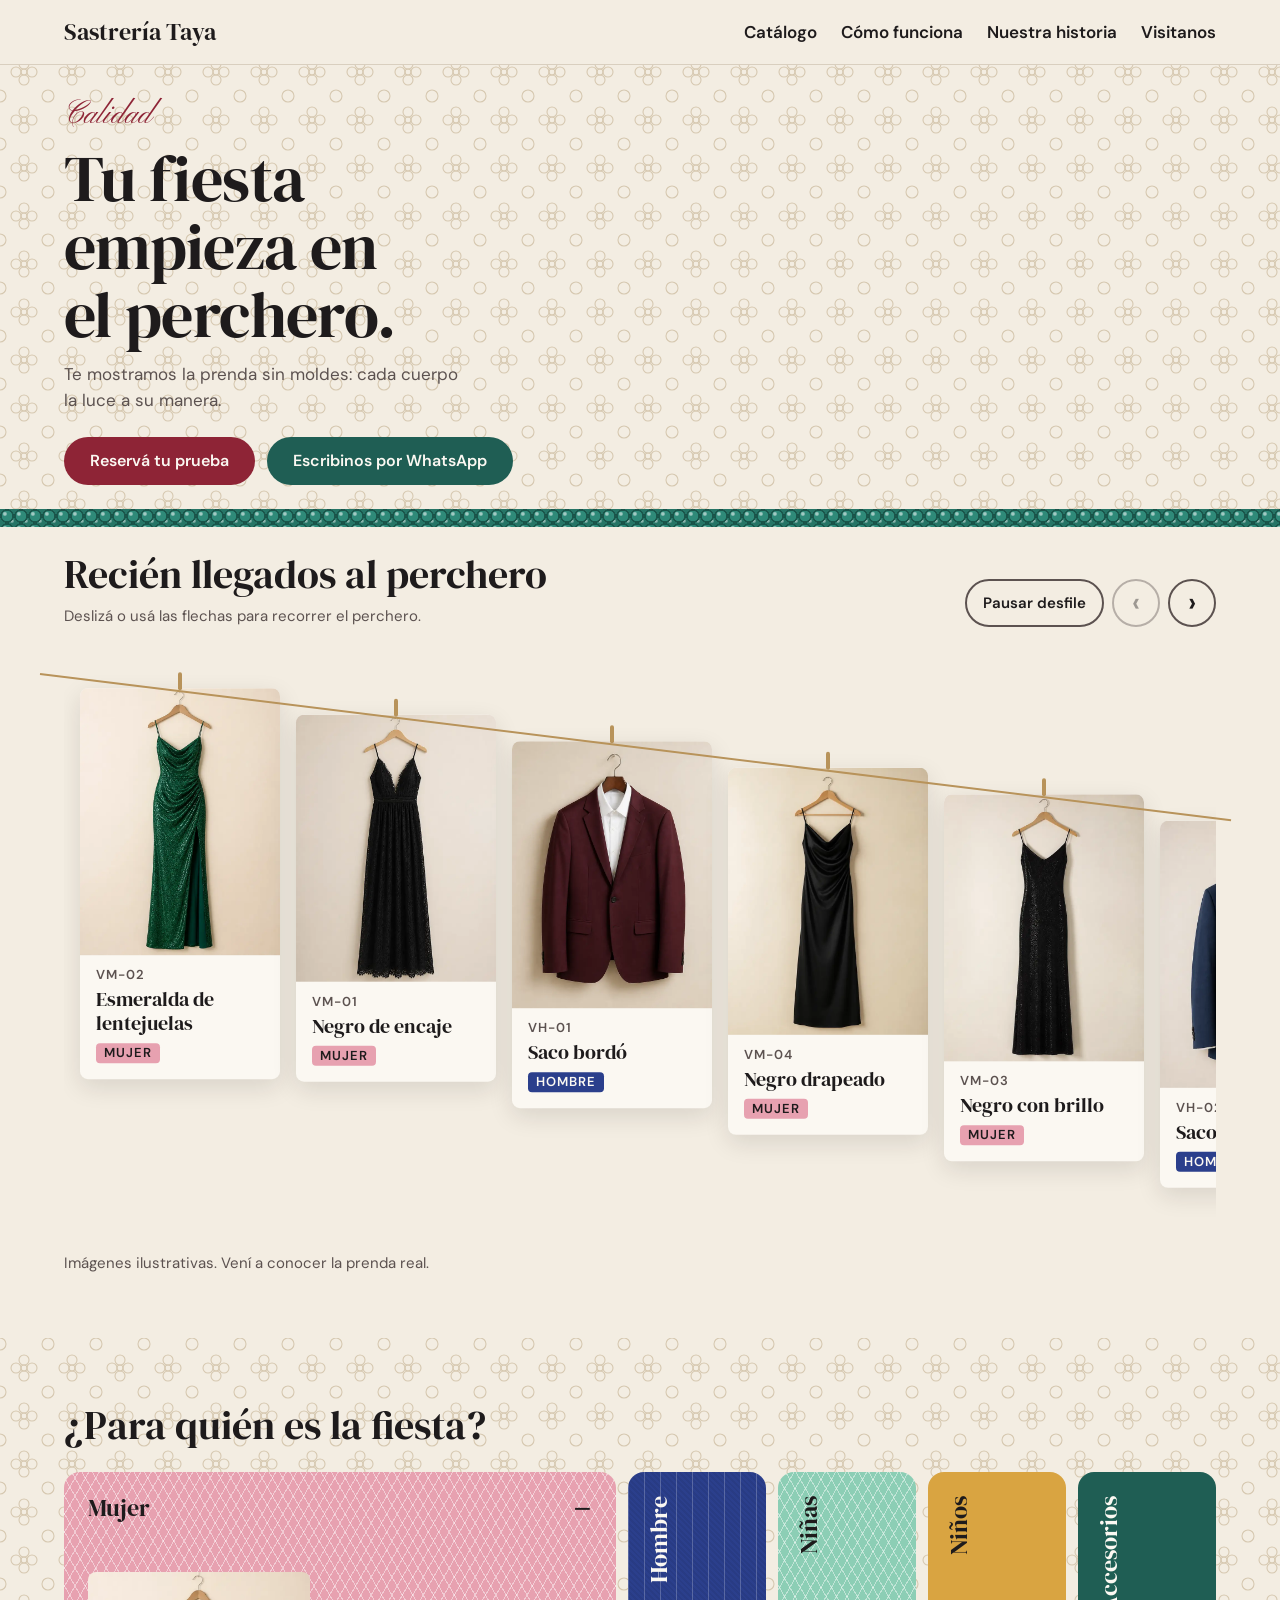
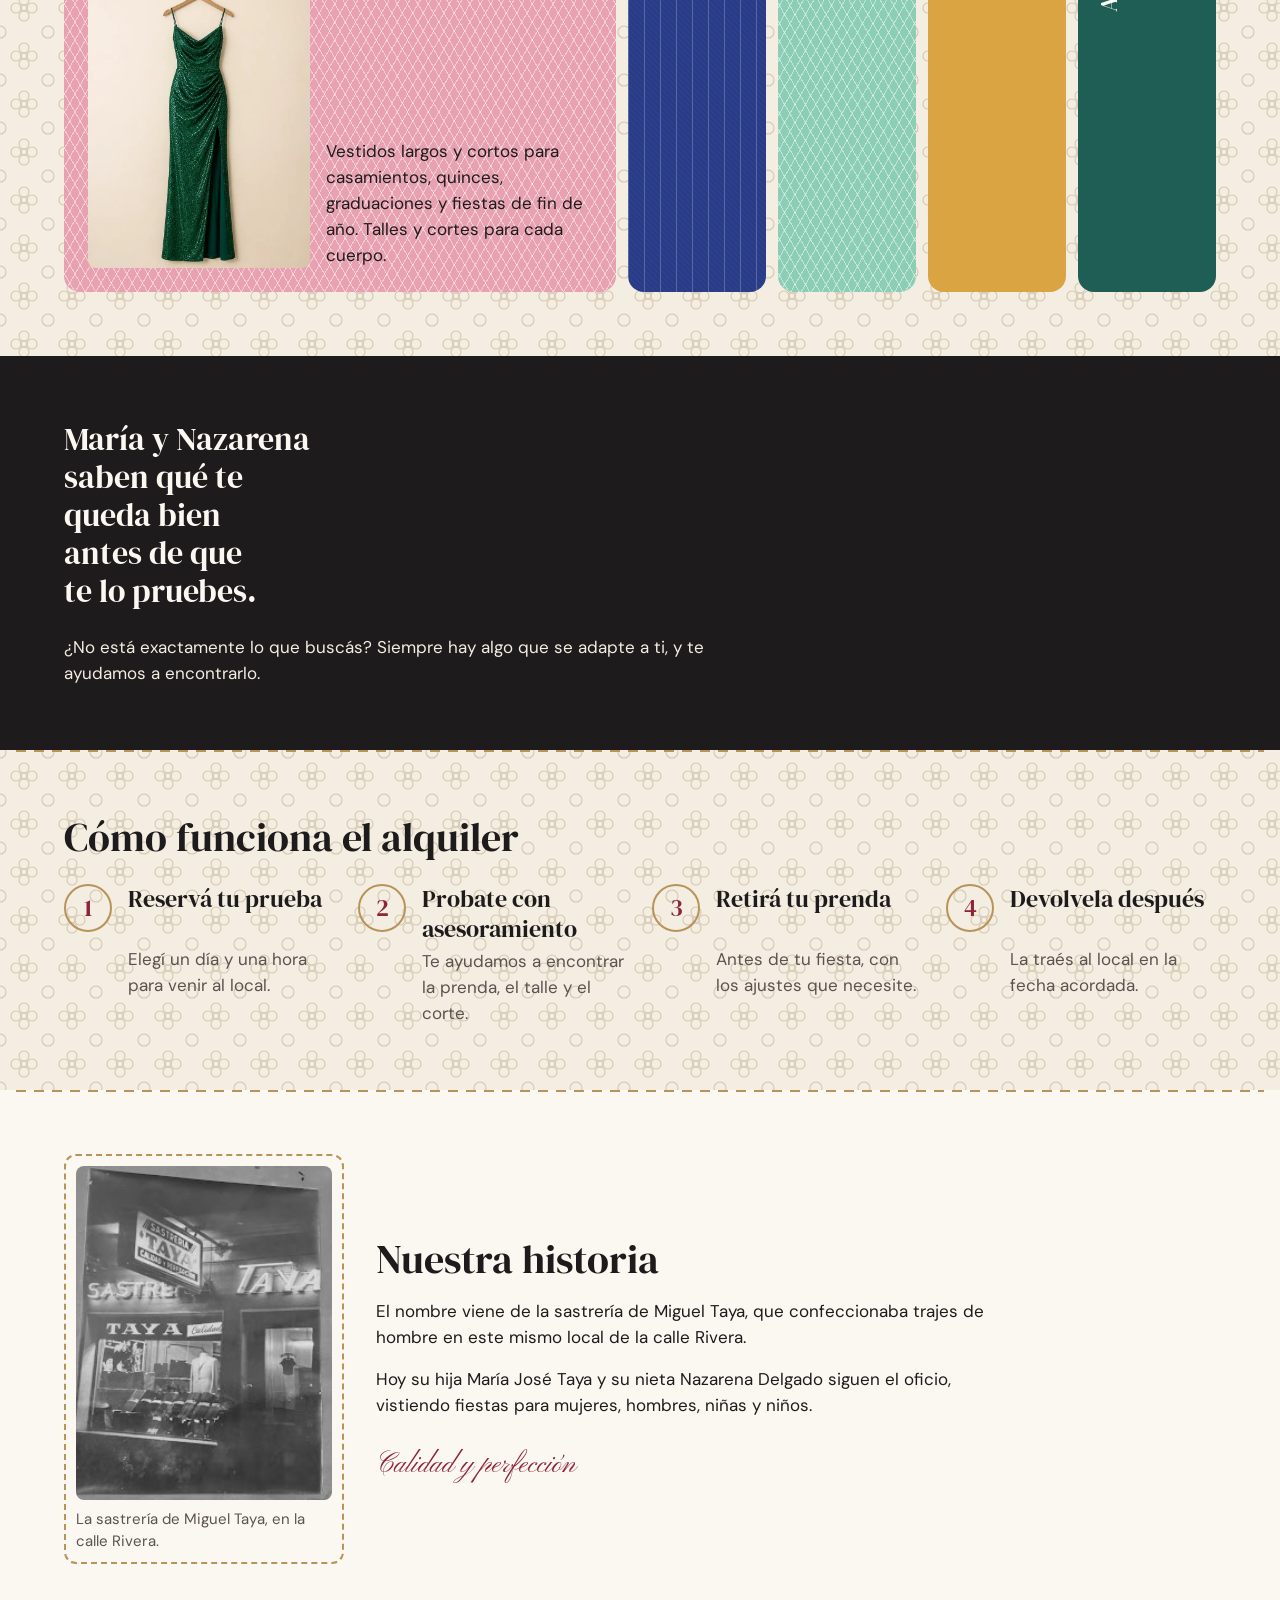
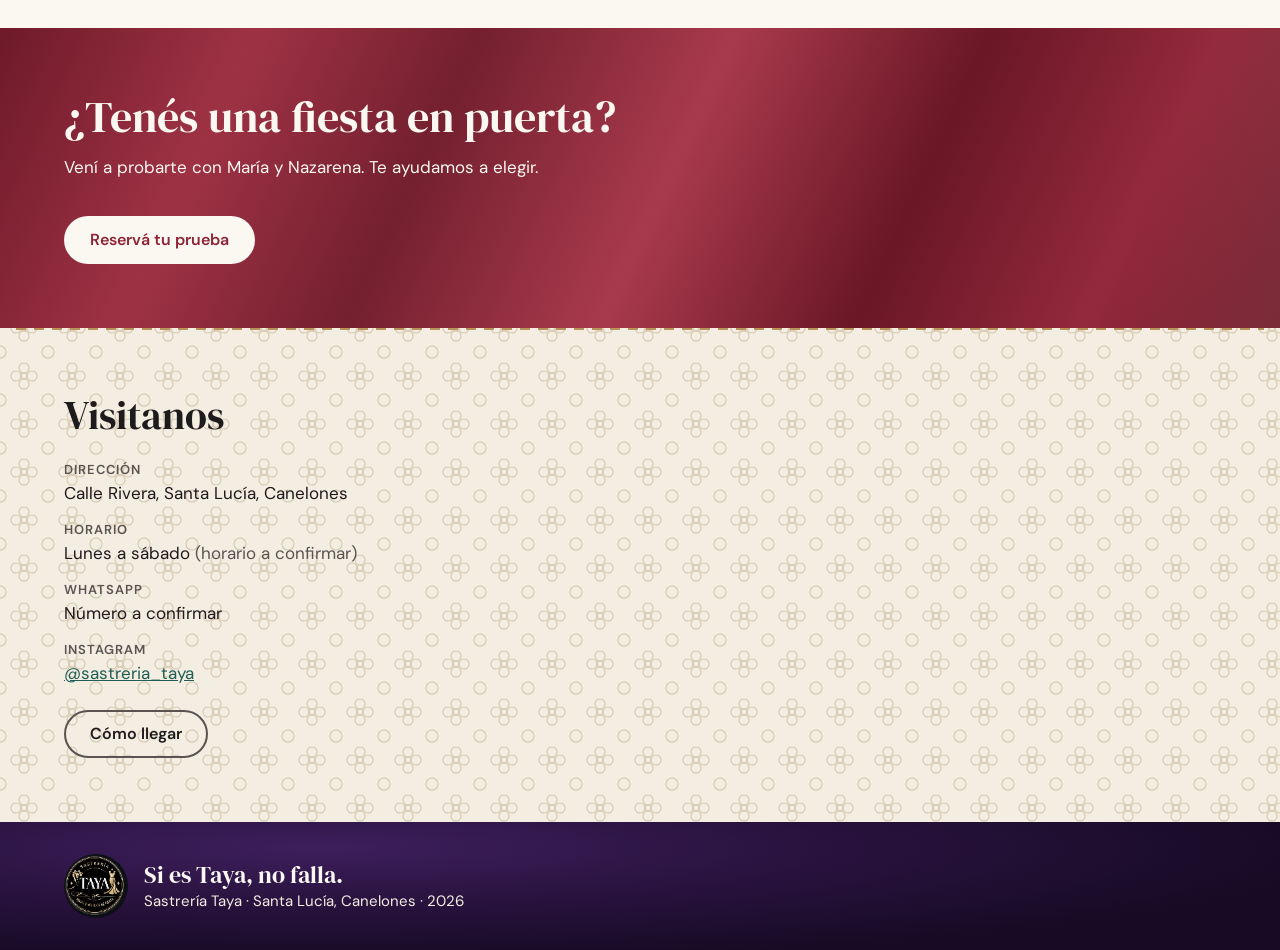
==== index.html @ 83e20d0d "Portada del sitio Sastreria Taya" ====
<!doctype html>
<html lang="es">
<head>
<meta charset="utf-8">
<meta name="viewport" content="width=device-width, initial-scale=1, viewport-fit=cover">
<title>Sastrería Taya</title>
<meta name="claude:viewport-fit-sides" content="cover">
<meta name="description" content="Alquiler de vestidos, trajes y accesorios de fiesta en Santa Lucía, Canelones. Reservá tu prueba con María y Nazarena.">
<link rel="preconnect" href="https://fonts.googleapis.com">
<link rel="preconnect" href="https://fonts.gstatic.com" crossorigin>
<link rel="stylesheet" href="https://fonts.googleapis.com/css2?family=DM+Sans:wght@400;600&family=DM+Serif+Display&family=Pinyon+Script&display=swap">
<link rel="stylesheet" href="css/styles.css">
</head>
<body>

<header class="cabecera">
  <div class="envoltura cabecera__fila">
    <a class="marca" href="#inicio">Sastrería Taya</a>
    <button class="menu-boton" id="menu-boton" type="button" aria-expanded="false" aria-controls="menu">Menú</button>
    <nav class="menu" id="menu" aria-label="Principal">
      <ul>
        <li><a href="#catalogo">Catálogo</a></li>
        <li><a href="#como-funciona">Cómo funciona</a></li>
        <li><a href="#historia">Nuestra historia</a></li>
        <li><a href="#visitanos">Visitanos</a></li>
      </ul>
    </nav>
  </div>
</header>

<main id="inicio">

  <!-- Portada -->
  <section class="portada">
    <div class="envoltura portada__contenido">
      <p class="acento" aria-hidden="true">Calidad</p>
      <h1 class="portada__titulo">Tu fiesta empieza en el perchero.</h1>
      <p class="portada__bajada">Te mostramos la prenda sin moldes: cada cuerpo la luce a su manera.</p>
      <div class="acciones">
        <!-- Etapa 2: este enlace pasará a la página de reservas de Google Calendar -->
        <a class="btn btn--principal" href="#visitanos">Reservá tu prueba</a>
        <a class="btn btn--whatsapp" href="#visitanos" data-whatsapp>Escribinos por WhatsApp</a>
      </div>
    </div>
  </section>

  <!-- Tendedero: fila deslizable en celular, perchas en diagonal en escritorio -->
  <section class="tendedero" aria-labelledby="tendedero-titulo">
    <div class="envoltura">
      <div class="tendedero__cabeza">
        <div>
          <h2 class="seccion__titulo" id="tendedero-titulo">Recién llegados al perchero</h2>
          <p class="seccion__bajada">Deslizá o usá las flechas para recorrer el perchero.</p>
        </div>
        <div class="carrusel__controles">
          <button class="carrusel__boton" id="desfile-boton" type="button" aria-pressed="false">Pausar desfile</button>
          <button class="carrusel__boton carrusel__boton--flecha" id="anterior" type="button" aria-label="Prenda anterior" aria-controls="tendedero">‹</button>
          <button class="carrusel__boton carrusel__boton--flecha" id="siguiente" type="button" aria-label="Prenda siguiente" aria-controls="tendedero">›</button>
        </div>
      </div>
    </div>
    <div class="envoltura envoltura--pista carrusel" id="carrusel">
      <span class="carrusel__cuerda" aria-hidden="true"></span>
      <ul class="tendedero__pista" id="tendedero" aria-label="Prendas recién llegadas">
        <li style="--i:0"><a class="tarjeta" href="#visitanos">
          <img class="tarjeta__foto" src="img/catalogo/VM-02.webp" width="720" height="964" alt="Vestido largo verde esmeralda de lentejuelas con tajo, en percha">
          <span class="tarjeta__cuerpo"><span class="tarjeta__codigo">VM-02</span><span class="tarjeta__nombre">Esmeralda de lentejuelas</span><span class="etiqueta etiqueta--mujer">Mujer</span></span>
        </a></li>
        <li style="--i:1"><a class="tarjeta" href="#visitanos">
          <img class="tarjeta__foto" src="img/catalogo/VM-01.webp" width="720" height="964" alt="Vestido largo negro de encaje con tirantes, en percha" loading="lazy">
          <span class="tarjeta__cuerpo"><span class="tarjeta__codigo">VM-01</span><span class="tarjeta__nombre">Negro de encaje</span><span class="etiqueta etiqueta--mujer">Mujer</span></span>
        </a></li>
        <li style="--i:2"><a class="tarjeta" href="#visitanos">
          <img class="tarjeta__foto" src="img/catalogo/VH-01.webp" width="720" height="964" alt="Saco de traje bordó con camisa blanca, en percha" loading="lazy">
          <span class="tarjeta__cuerpo"><span class="tarjeta__codigo">VH-01</span><span class="tarjeta__nombre">Saco bordó</span><span class="etiqueta etiqueta--hombre">Hombre</span></span>
        </a></li>
        <li style="--i:3"><a class="tarjeta" href="#visitanos">
          <img class="tarjeta__foto" src="img/catalogo/VM-04.webp" width="720" height="964" alt="Vestido largo negro de escote drapeado, en percha" loading="lazy">
          <span class="tarjeta__cuerpo"><span class="tarjeta__codigo">VM-04</span><span class="tarjeta__nombre">Negro drapeado</span><span class="etiqueta etiqueta--mujer">Mujer</span></span>
        </a></li>
        <li style="--i:4"><a class="tarjeta" href="#visitanos">
          <img class="tarjeta__foto" src="img/catalogo/VM-03.webp" width="720" height="964" alt="Vestido largo negro con brillo y tirantes finos, en percha" loading="lazy">
          <span class="tarjeta__cuerpo"><span class="tarjeta__codigo">VM-03</span><span class="tarjeta__nombre">Negro con brillo</span><span class="etiqueta etiqueta--mujer">Mujer</span></span>
        </a></li>
        <li style="--i:5"><a class="tarjeta" href="#visitanos">
          <img class="tarjeta__foto" src="img/catalogo/VH-02.webp" width="720" height="964" alt="Saco de traje azul con camisa blanca, en percha" loading="lazy">
          <span class="tarjeta__cuerpo"><span class="tarjeta__codigo">VH-02</span><span class="tarjeta__nombre">Saco azul</span><span class="etiqueta etiqueta--hombre">Hombre</span></span>
        </a></li>
        <li style="--i:6"><a class="tarjeta" href="#visitanos">
          <img class="tarjeta__foto" src="img/catalogo/VM-05.webp" width="720" height="964" alt="Vestido largo negro con cuello halter, en percha" loading="lazy">
          <span class="tarjeta__cuerpo"><span class="tarjeta__codigo">VM-05</span><span class="tarjeta__nombre">Negro halter</span><span class="etiqueta etiqueta--mujer">Mujer</span></span>
        </a></li>
      </ul>
    </div>
    <div class="envoltura">
      <p class="aviso">Imágenes ilustrativas. Vení a conocer la prenda real.</p>
    </div>
  </section>

  <!-- Acordeón de categorías -->
  <section class="categorias" id="catalogo" aria-labelledby="categorias-titulo">
    <div class="envoltura">
      <h2 class="seccion__titulo" id="categorias-titulo">¿Para quién es la fiesta?</h2>
      <div class="acordeon" id="acordeon">
        <div class="acordeon__item acordeon__item--mujer abierto">
          <button class="acordeon__franja" type="button" aria-expanded="true" aria-controls="panel-mujer" id="franja-mujer">Mujer</button>
          <div class="acordeon__panel" id="panel-mujer" role="region" aria-labelledby="franja-mujer">
            <img src="img/catalogo/VM-02.webp" width="720" height="964" alt="" loading="lazy">
            <p>Vestidos largos y cortos para casamientos, quinces, graduaciones y fiestas de fin de año. Talles y cortes para cada cuerpo.</p>
          </div>
        </div>
        <div class="acordeon__item acordeon__item--hombre">
          <button class="acordeon__franja" type="button" aria-expanded="false" aria-controls="panel-hombre" id="franja-hombre">Hombre</button>
          <div class="acordeon__panel" id="panel-hombre" role="region" aria-labelledby="franja-hombre" hidden>
            <img src="img/catalogo/VH-01.webp" width="720" height="964" alt="" loading="lazy">
            <p>Trajes, sacos, camisas, corbatas y moños, para adolescentes y para sus papás.</p>
          </div>
        </div>
        <div class="acordeon__item acordeon__item--ninas">
          <button class="acordeon__franja" type="button" aria-expanded="false" aria-controls="panel-ninas" id="franja-ninas">Niñas</button>
          <div class="acordeon__panel" id="panel-ninas" role="region" aria-labelledby="franja-ninas" hidden>
            <p>Vestidos de damita y de fiesta para las más chicas. Fotos próximamente.</p>
          </div>
        </div>
        <div class="acordeon__item acordeon__item--ninos">
          <button class="acordeon__franja" type="button" aria-expanded="false" aria-controls="panel-ninos" id="franja-ninos">Niños</button>
          <div class="acordeon__panel" id="panel-ninos" role="region" aria-labelledby="franja-ninos" hidden>
            <p>Trajecitos y ropa de paje para ceremonias. Fotos próximamente.</p>
          </div>
        </div>
        <div class="acordeon__item acordeon__item--accesorios">
          <button class="acordeon__franja" type="button" aria-expanded="false" aria-controls="panel-accesorios" id="franja-accesorios">Accesorios</button>
          <div class="acordeon__panel" id="panel-accesorios" role="region" aria-labelledby="franja-accesorios" hidden>
            <p>Zapatos, carteras, bijouterie, corbatas y moños para completar el conjunto. Fotos próximamente.</p>
          </div>
        </div>
      </div>
    </div>
  </section>

  <!-- Asesoramiento -->
  <section class="asesoramiento">
    <div class="envoltura">
      <blockquote class="asesoramiento__cita">
        <p>María y Nazarena saben qué te queda bien antes de que te lo pruebes.</p>
      </blockquote>
      <p class="asesoramiento__texto">¿No está exactamente lo que buscás? Siempre hay algo que se adapte a ti, y te ayudamos a encontrarlo.</p>
    </div>
  </section>

  <!-- Cómo funciona: es una secuencia real, por eso va numerada -->
  <section class="como-funciona" id="como-funciona" aria-labelledby="como-titulo">
    <div class="envoltura">
      <h2 class="seccion__titulo" id="como-titulo">Cómo funciona el alquiler</h2>
      <ol class="pasos">
        <li><h3>Reservá tu prueba</h3><p>Elegí un día y una hora para venir al local.</p></li>
        <li><h3>Probate con asesoramiento</h3><p>Te ayudamos a encontrar la prenda, el talle y el corte.</p></li>
        <li><h3>Retirá tu prenda</h3><p>Antes de tu fiesta, con los ajustes que necesite.</p></li>
        <li><h3>Devolvela después</h3><p>La traés al local en la fecha acordada.</p></li>
      </ol>
    </div>
  </section>

  <!-- Historia -->
  <section class="historia" id="historia" aria-labelledby="historia-titulo">
    <div class="envoltura historia__grilla">
      <figure class="historia__foto">
        <img src="img/historia/sastreria-original.jpg" width="230" height="300" alt="Fachada de la primera Sastrería Taya, con el cartel Calidad y perfección" loading="lazy">
        <figcaption>La sastrería de Miguel Taya, en la calle Rivera.</figcaption>
      </figure>
      <div class="historia__texto">
        <h2 class="seccion__titulo" id="historia-titulo">Nuestra historia</h2>
        <p>El nombre viene de la sastrería de Miguel Taya, que confeccionaba trajes de hombre en este mismo local de la calle Rivera.</p>
        <p>Hoy su hija María José Taya y su nieta Nazarena Delgado siguen el oficio, vistiendo fiestas para mujeres, hombres, niñas y niños.</p>
        <p class="acento acento--chico">Calidad y perfección</p>
      </div>
    </div>
  </section>

  <!-- Llamado a reservar, sobre satén bordó -->
  <section class="llamado" aria-labelledby="llamado-titulo">
    <div class="envoltura llamado__contenido">
      <h2 class="llamado__titulo" id="llamado-titulo">¿Tenés una fiesta en puerta?</h2>
      <p>Vení a probarte con María y Nazarena. Te ayudamos a elegir.</p>
      <div class="acciones">
        <a class="btn btn--claro" href="#visitanos">Reservá tu prueba</a>
      </div>
    </div>
  </section>

  <!-- Visitanos -->
  <section class="visitanos" id="visitanos" aria-labelledby="visitanos-titulo">
    <div class="envoltura">
      <h2 class="seccion__titulo" id="visitanos-titulo">Visitanos</h2>
      <dl class="datos">
        <div><dt>Dirección</dt><dd>Calle Rivera, Santa Lucía, Canelones</dd></div>
        <div><dt>Horario</dt><dd>Lunes a sábado <span class="pendiente">(horario a confirmar)</span></dd></div>
        <div><dt>WhatsApp</dt><dd><span data-whatsapp-texto>Número a confirmar</span></dd></div>
        <div><dt>Instagram</dt><dd><a href="https://www.instagram.com/sastreria_taya/" target="_blank" rel="noopener">@sastreria_taya</a></dd></div>
      </dl>
      <div class="acciones">
        <a class="btn btn--secundario" href="https://www.google.com/maps/search/?api=1&amp;query=Calle+Rivera+Santa+Luc%C3%ADa+Canelones+Uruguay" target="_blank" rel="noopener">Cómo llegar</a>
      </div>
    </div>
  </section>

</main>

<footer class="pie">
  <div class="envoltura pie__fila">
    <img class="pie__logo" src="img/marca/logo-taya.png" width="98" height="98" alt="Logo de Sastrería Taya">
    <div>
      <p class="pie__lema">Si es Taya, no falla.</p>
      <p class="pie__nota">Sastrería Taya · Santa Lucía, Canelones · <span id="anio">2026</span></p>
    </div>
  </div>
</footer>

<script src="js/main.js"></script>
</body>
</html>
---- css/styles.css ----
/* Sastrería Taya — estilos del sitio
   Diseño: primero celular. Reglas para pantallas mayores desde 600px y 1024px.
   Los valores vienen del sistema de diseño "Sastrería Taya" (paleta El perchero de Taya). */

:root {
  /* Color */
  --crema: #f3ede2;
  --crema-claro: #fbf8f2;
  --tinta: #1e1b1c;
  --tinta-suave: #5c5250;
  --linea: #d9cfbf;
  --bordo: #8e2436;
  --bordo-oscuro: #6e1a29;
  --esmeralda: #1f5e54;
  --azul: #2b3f8c;
  --menta: #8cceb5;
  --rosa: #e7a1b0;
  --mostaza: #d9a441;
  --dorado: #b8935a;
  --foco: var(--tinta);
  --sombra-percha: 0 8px 24px rgba(30, 27, 28, 0.12);

  /* Tipografía */
  --font-display: "DM Serif Display", Georgia, "Times New Roman", serif;
  --font-sans: "DM Sans", system-ui, -apple-system, "Segoe UI", sans-serif;
  --font-acento: "Pinyon Script", "Brush Script MT", cursive;

  /* Espaciado y forma */
  --space-1: 4px; --space-2: 8px; --space-3: 12px; --space-4: 16px;
  --space-6: 24px; --space-8: 32px; --space-12: 48px; --space-16: 64px;
  --radius-sm: 4px; --radius-md: 8px; --radius-lg: 16px; --radius-pill: 999px;
  --toque-minimo: 48px;
  --ancho-lectura: 640px;
  --ancho-pagina: 1200px;

  color-scheme: light;
}

/* Base */
*, *::before, *::after { box-sizing: border-box; }
html { scroll-behavior: smooth; }
body {
  margin: 0;
  background: var(--crema);
  color: var(--tinta);
  font-family: var(--font-sans);
  font-size: 17px;
  line-height: 26px;
}
img { max-width: 100%; height: auto; display: block; }
h1, h2, h3 { text-wrap: balance; margin: 0; font-weight: 400; }
p { margin: 0; }
a { color: var(--esmeralda); }
:focus-visible { outline: 2px solid var(--foco); outline-offset: 2px; }

.envoltura {
  width: 100%;
  max-width: var(--ancho-pagina);
  margin-inline: auto;
  padding-left: max(16px, env(safe-area-inset-left, 0px));
  padding-right: max(16px, env(safe-area-inset-right, 0px));
}

section { padding-block: var(--space-12); }
.seccion__titulo { font-family: var(--font-display); font-size: 32px; line-height: 38px; color: var(--tinta); }
.seccion__bajada { margin-top: var(--space-2); font-size: 15px; line-height: 22px; color: var(--tinta-suave); }
.acento { font-family: var(--font-acento); font-size: 32px; line-height: 36px; color: var(--bordo); }
.acento--chico { font-size: 28px; line-height: 32px; margin-top: var(--space-4); }

/* Botones */
.acciones { display: flex; flex-wrap: wrap; gap: var(--space-3); margin-top: var(--space-6); }
.btn {
  display: inline-flex; align-items: center; justify-content: center;
  min-height: var(--toque-minimo);
  padding: var(--space-3) var(--space-6);
  border-radius: var(--radius-pill);
  border: 2px solid transparent;
  font-family: var(--font-sans); font-size: 16px; line-height: 20px; font-weight: 600;
  text-decoration: none;
}
.btn--principal { background: var(--bordo); color: var(--crema-claro); }
.btn--principal:hover { background: var(--bordo-oscuro); }
.btn--whatsapp { background: var(--esmeralda); color: var(--crema-claro); }
.btn--secundario { color: var(--tinta); border-color: var(--tinta-suave); }
.btn--secundario:hover { background: var(--crema-claro); }

/* Etiquetas */
.etiqueta {
  display: inline-block; justify-self: start;
  padding: 2px var(--space-2);
  border-radius: var(--radius-sm);
  font-size: 13px; line-height: 16px; font-weight: 600; letter-spacing: 0.08em; text-transform: uppercase;
  color: var(--tinta);
}
.etiqueta--mujer { background: var(--rosa); }
.etiqueta--hombre { background: var(--azul); color: var(--crema-claro); }

/* Cabecera */
.cabecera {
  position: sticky; top: env(safe-area-inset-top, 0px); z-index: 20;
  background: var(--crema);
  border-bottom: 1px solid var(--linea);
}
body::before {
  content: ""; position: fixed; inset: 0 0 auto; height: env(safe-area-inset-top, 0px);
  z-index: 21; background: var(--crema);
}
.cabecera__fila { display: flex; align-items: center; justify-content: space-between; gap: var(--space-4); min-height: 64px; flex-wrap: wrap; }
.marca { font-family: var(--font-display); font-size: 24px; line-height: 30px; color: var(--tinta); text-decoration: none; }
.menu-boton {
  min-height: var(--toque-minimo); padding: 0 var(--space-4);
  border: 2px solid var(--tinta-suave); border-radius: var(--radius-pill);
  background: transparent; color: var(--tinta);
  font: 600 16px/20px var(--font-sans); cursor: pointer;
}
.menu { width: 100%; }
.menu[hidden] { display: none; }
.menu ul { list-style: none; margin: 0; padding: 0 0 var(--space-4); display: grid; }
.menu a {
  display: flex; align-items: center; min-height: var(--toque-minimo);
  color: var(--tinta); text-decoration: none; font-weight: 600;
  border-top: 1px solid var(--linea);
}

/* Portada */
.portada { padding-block: var(--space-8) var(--space-6); }
.portada__contenido { display: grid; gap: var(--space-3); }
.portada__titulo { font-family: var(--font-display); font-size: 40px; line-height: 44px; letter-spacing: -0.01em; max-width: 14ch; }
.portada__bajada { max-width: 34ch; color: var(--tinta-suave); }
.portada .acciones { margin-top: var(--space-3); }

/* Tendedero: carrusel. La cuerda queda fija; las prendas se deslizan colgadas de ella.
   En escritorio la cuerda va en diagonal y main.js baja cada percha según su posición. */
.tendedero { padding-top: var(--space-6); }
.tendedero__cabeza { display: flex; flex-wrap: wrap; align-items: flex-end; justify-content: space-between; gap: var(--space-4); }
.carrusel__controles { display: flex; gap: var(--space-2); }
.carrusel__boton {
  min-height: var(--toque-minimo); min-width: var(--toque-minimo); padding: 0 var(--space-4);
  border: 2px solid var(--tinta-suave); border-radius: var(--radius-pill);
  background: transparent; color: var(--tinta);
  font: 600 15px/20px var(--font-sans); cursor: pointer;
}
.carrusel__boton--flecha { padding: 0; font-size: 28px; line-height: 1; }
.carrusel__boton:hover:not(:disabled) { background: var(--crema-claro); }
.carrusel__boton:disabled { opacity: 0.4; cursor: default; }
.carrusel__boton[hidden] { display: none; }

.envoltura--pista { padding-left: 0; padding-right: 0; }
.carrusel { position: relative; --angulo: 0deg; }
.carrusel__cuerda {
  position: absolute; left: 0; top: 30px; z-index: 1; pointer-events: none;
  width: 100%; height: 2px; background: var(--dorado);
  transform-origin: 0 50%; transform: rotate(var(--angulo));
}
.tendedero__pista {
  list-style: none; margin: var(--space-4) 0 0; padding: 0;
  padding-left: max(16px, env(safe-area-inset-left, 0px));
  padding-right: max(16px, env(safe-area-inset-right, 0px));
  padding-top: 28px; padding-bottom: var(--space-6);
  display: flex; gap: var(--space-4);
  overflow-x: auto; scroll-snap-type: x mandatory; scroll-padding-inline: 16px;
  scrollbar-width: none; cursor: grab;
}
.tendedero__pista::-webkit-scrollbar { display: none; }
.tendedero__pista.arrastrando { scroll-snap-type: none; cursor: grabbing; user-select: none; }
.tendedero__pista.arrastrando a { pointer-events: none; }
.tendedero__pista li {
  flex: 0 0 62%; max-width: 230px;
  scroll-snap-align: center;
  position: relative;
  translate: 0 var(--caida, 0px);
  transform-origin: 50% -14px;
  rotate: calc(var(--balanceo, 0) * 1deg);
  transition: rotate 300ms ease-out;
}
.tarjeta img { -webkit-user-drag: none; }
/* gancho de la percha */
.tendedero__pista li::before {
  content: ""; position: absolute; left: 50%; top: -16px;
  width: 4px; height: 18px; margin-left: -2px;
  background: var(--dorado); border-radius: 2px;
}
.tarjeta {
  display: grid; text-decoration: none; color: var(--tinta);
  background: var(--crema-claro); border-radius: var(--radius-md);
  box-shadow: var(--sombra-percha); overflow: hidden;
}
.tarjeta__foto { width: 100%; aspect-ratio: 3 / 4; object-fit: cover; background: var(--crema); }
.tarjeta__cuerpo { display: grid; gap: var(--space-1); padding: var(--space-3) var(--space-4) var(--space-4); }
.tarjeta__codigo { font-size: 13px; line-height: 16px; font-weight: 600; letter-spacing: 0.08em; color: var(--tinta-suave); }
.tarjeta__nombre { font-family: var(--font-display); font-size: 20px; line-height: 24px; margin-bottom: var(--space-1); }
.aviso { font-size: 15px; line-height: 22px; color: var(--tinta-suave); }

/* Acordeón de categorías */
.acordeon { display: grid; gap: var(--space-3); margin-top: var(--space-6); }
.acordeon__item { border-radius: var(--radius-lg); overflow: hidden; background: var(--color-cat); color: var(--tinta-cat, var(--tinta)); }
.acordeon__item--mujer { --color-cat: var(--rosa); }
.acordeon__item--hombre { --color-cat: var(--azul); --tinta-cat: var(--crema-claro); }
.acordeon__item--ninas { --color-cat: var(--menta); }
.acordeon__item--ninos { --color-cat: var(--mostaza); }
.acordeon__item--accesorios { --color-cat: var(--esmeralda); --tinta-cat: var(--crema-claro); }
.acordeon__franja {
  width: 100%; min-height: 64px; padding: var(--space-3) var(--space-6);
  display: flex; align-items: center; justify-content: space-between;
  background: transparent; border: 0; color: inherit; cursor: pointer; text-align: left;
  font-family: var(--font-display); font-size: 24px; line-height: 30px;
}
.acordeon__franja::after { content: "+"; font-family: var(--font-sans); font-size: 28px; }
.acordeon__franja[aria-expanded="true"]::after { content: "–"; }
.acordeon__panel { display: grid; grid-template-columns: 96px 1fr; gap: var(--space-4); align-items: center; padding: 0 var(--space-6) var(--space-6); }
.acordeon__panel:not(:has(img)) { grid-template-columns: 1fr; }
.acordeon__panel[hidden] { display: none; }
.acordeon__panel img { border-radius: var(--radius-md); aspect-ratio: 3 / 4; object-fit: cover; }
.acordeon__panel p { min-width: 0; }

/* Asesoramiento */
.asesoramiento { background: var(--tinta); color: var(--crema-claro); }
.asesoramiento__cita { margin: 0; max-width: 22ch; }
.asesoramiento__cita p { font-family: var(--font-display); font-size: 32px; line-height: 38px; text-wrap: balance; }
.asesoramiento__texto { margin-top: var(--space-6); max-width: var(--ancho-lectura); color: var(--crema); }

/* Cómo funciona */
.pasos { list-style: none; counter-reset: paso; margin: var(--space-6) 0 0; padding: 0; display: grid; gap: var(--space-6); }
.pasos li { counter-increment: paso; display: grid; grid-template-columns: 48px 1fr; column-gap: var(--space-4); row-gap: var(--space-1); }
.pasos li::before {
  content: counter(paso); grid-row: span 2;
  width: 48px; height: 48px; border-radius: 50%;
  display: grid; place-items: center;
  border: 2px solid var(--dorado);
  font-family: var(--font-display); font-size: 24px; color: var(--bordo);
}
.pasos h3 { font-family: var(--font-display); font-size: 24px; line-height: 30px; }
.pasos p { color: var(--tinta-suave); }

/* Historia */
.historia { background: var(--crema-claro); }
.historia__grilla { display: grid; gap: var(--space-8); }
.historia__foto { margin: 0; justify-self: start; max-width: 280px; }
.historia__foto img { width: 100%; border-radius: var(--radius-md); filter: grayscale(1); }
.historia__foto figcaption { margin-top: var(--space-2); font-size: 15px; line-height: 22px; color: var(--tinta-suave); }
.historia__texto { display: grid; gap: var(--space-4); max-width: var(--ancho-lectura); min-width: 0; }

/* Visitanos */
.datos { margin: var(--space-6) 0 0; display: grid; gap: var(--space-4); }
.datos div { display: grid; gap: 2px; }
.datos dt { font-size: 13px; line-height: 16px; font-weight: 600; letter-spacing: 0.08em; text-transform: uppercase; color: var(--tinta-suave); }
.datos dd { margin: 0; }
.pendiente { color: var(--tinta-suave); }

/* Pie */
.pie { background: var(--tinta); color: var(--crema); padding-block: var(--space-8); padding-bottom: calc(var(--space-8) + env(safe-area-inset-bottom, 0px)); }
.pie__fila { display: flex; align-items: center; gap: var(--space-4); }
.pie__logo { width: 64px; height: 64px; border-radius: 50%; }
.pie__lema { font-family: var(--font-display); font-size: 24px; line-height: 30px; color: var(--crema-claro); }
.pie__nota { font-size: 15px; line-height: 22px; }

/* ---------- Tablet: desde 600px ---------- */
@media (min-width: 600px) {
  .envoltura { padding-left: max(24px, env(safe-area-inset-left, 0px)); padding-right: max(24px, env(safe-area-inset-right, 0px)); }
  .tendedero__pista li { flex-basis: 34%; }
  .portada__titulo { font-size: 52px; line-height: 56px; }

  /* el acordeón pasa a franjas verticales lado a lado */
  .acordeon { display: flex; gap: var(--space-3); height: 420px; }
  .acordeon__item { flex: 1 1 0; min-width: 0; display: flex; flex-direction: column; transition: flex-grow 400ms ease; }
  .acordeon__item.abierto { flex-grow: 4; }
  .acordeon__franja { min-height: 72px; }
  .acordeon__item:not(.abierto) .acordeon__franja { flex: 1; align-items: flex-start; writing-mode: vertical-rl; transform: rotate(180deg); justify-content: flex-end; padding: var(--space-6) var(--space-4); }
  .acordeon__item:not(.abierto) .acordeon__franja::after { content: ""; }
  .acordeon__panel { flex: 1; grid-template-columns: 1fr 1.2fr; align-items: end; }
  .acordeon__panel img { max-height: 300px; width: auto; }

  .pasos { grid-template-columns: repeat(2, minmax(0, 1fr)); }
  .historia__grilla { grid-template-columns: 280px minmax(0, 1fr); align-items: center; }
}

/* ---------- Escritorio: desde 1024px ---------- */
@media (min-width: 1024px) {
  section { padding-block: var(--space-16); }
  .menu-boton { display: none; }
  .menu, .menu[hidden] { display: block; width: auto; }
  .menu ul { display: flex; gap: var(--space-6); padding: 0; }
  .menu a { border-top: 0; }
  .portada__titulo { font-size: 64px; line-height: 68px; }
  .seccion__titulo { font-size: 40px; line-height: 46px; }

  /* la cuerda cuelga en diagonal (main.js baja cada percha para que siga la cuerda) */
  .carrusel { --angulo: 7deg; }
  .tendedero__pista { padding-top: 28px; padding-bottom: 190px; }
  .tendedero__pista li { flex-basis: 200px; max-width: none; }
  .tendedero__pista li:hover { --balanceo: 3; }
  .pasos { grid-template-columns: repeat(4, minmax(0, 1fr)); }
}

/* Sin movimiento para quien lo pide */
@media (prefers-reduced-motion: reduce) {
  html { scroll-behavior: auto; }
  .tendedero__pista li, .acordeon__item { transition: none; }
  .tendedero__pista li { --balanceo: 0 !important; rotate: none; }
}

/* ---------- Telas: fondos inspirados en las prendas (solo CSS, sin imágenes) ---------- */
:root {
  --violeta: #3d1f5c;          /* terciopelo del pie (color nuevo, a sumar al sistema de diseño) */
  --violeta-medio: #2a1340;
  --violeta-oscuro: #170a24;
  --encaje: url("data:image/svg+xml,%3Csvg xmlns='http://www.w3.org/2000/svg' width='48' height='48' viewBox='0 0 48 48'%3E%3Cg fill='none' stroke='%23d6c8b0' stroke-width='1.1'%3E%3Ccircle cx='24' cy='24' r='3'/%3E%3Ccircle cx='24' cy='16' r='5'/%3E%3Ccircle cx='24' cy='32' r='5'/%3E%3Ccircle cx='16' cy='24' r='5'/%3E%3Ccircle cx='32' cy='24' r='5'/%3E%3Ccircle cx='0' cy='0' r='6'/%3E%3Ccircle cx='48' cy='0' r='6'/%3E%3Ccircle cx='0' cy='48' r='6'/%3E%3Ccircle cx='48' cy='48' r='6'/%3E%3C/g%3E%3C/svg%3E");
  --hilvan: repeating-linear-gradient(90deg, var(--dorado) 0 10px, transparent 10px 18px);
}

/* Encaje tono sobre tono: fondo general */
body { background-color: var(--crema); background-image: var(--encaje); background-size: 48px 48px; }

/* Tendedero: fondo liso para que manden las prendas, con una franja de lentejuelas arriba */
.tendedero { position: relative; background: var(--crema); }
.tendedero::before {
  content: ""; position: absolute; left: 0; right: 0; top: 0; height: 18px;
  background-color: #123d36;
  background-image:
    radial-gradient(circle at 35% 35%, rgba(255,255,255,.55) 0 1.2px, transparent 2.5px),
    radial-gradient(circle, #2f8a79 0 5px, #1a564b 5.5px 6.5px, transparent 7px),
    radial-gradient(circle at 35% 35%, rgba(255,255,255,.45) 0 1.2px, transparent 2.5px),
    radial-gradient(circle, #267566 0 5px, #164a40 5.5px 6.5px, transparent 7px);
  background-size: 14px 14px;
  background-position: 0 0, 0 0, 7px 7px, 7px 7px;
}
.tendedero { padding-top: calc(var(--space-6) + 18px); }

/* Acordeón: cada franja "viste" su categoría */
.acordeon__item--mujer, .acordeon__item--ninas {
  background-image:
    repeating-linear-gradient(60deg, rgba(255,255,255,.45) 0 1px, transparent 1px 9px),
    repeating-linear-gradient(-60deg, rgba(255,255,255,.45) 0 1px, transparent 1px 9px);
}
.acordeon__item--hombre {
  background-image:
    repeating-linear-gradient(90deg, rgba(255,255,255,.22) 0 1px, transparent 1px 16px),
    repeating-linear-gradient(45deg, rgba(0,0,0,.06) 0 2px, transparent 2px 4px);
}

/* Hilván de sastre: costura dorada como separador de secciones */
.como-funciona, .historia, .visitanos { position: relative; }
.como-funciona::before, .historia::before, .visitanos::before {
  content: ""; position: absolute; top: 0;
  left: max(16px, env(safe-area-inset-left, 0px)); right: max(16px, env(safe-area-inset-right, 0px));
  height: 2px; background: var(--hilvan);
}
.historia__foto { padding: 10px; border: 2px dashed var(--dorado); border-radius: 12px; }

/* Satén bordó: llamado a reservar, con un brillo que pasa despacio */
.llamado {
  position: relative; overflow: hidden; color: var(--crema-claro);
  background: linear-gradient(115deg, #6e1a29 0%, #9e3245 18%, #74202f 34%, #a83a4d 52%, #6a1726 70%, #93293c 86%, #6e1a29 100%);
}
.llamado::after {
  content: ""; position: absolute; inset: 0; pointer-events: none;
  background: linear-gradient(105deg, transparent 35%, rgba(255,240,230,.24) 50%, transparent 65%) 0 0 / 260% 100%;
  animation: brillo-saten 7s ease-in-out infinite;
}
@keyframes brillo-saten { 0% { background-position: 120% 0; } 100% { background-position: -120% 0; } }
.llamado__contenido { position: relative; z-index: 1; display: grid; gap: var(--space-3); }
.llamado__titulo { font-family: var(--font-display); font-size: 32px; line-height: 38px; }
.llamado p { max-width: 40ch; }
.btn--claro { background: var(--crema-claro); color: var(--bordo); }
.btn--claro:hover { background: var(--crema); }

/* Terciopelo violeta: pie de página */
.pie {
  position: relative;
  background: radial-gradient(ellipse 80% 90% at 25% 20%, var(--violeta) 0%, var(--violeta-medio) 45%, var(--violeta-oscuro) 100%);
}

@media (min-width: 1024px) {
  .llamado__titulo { font-size: 44px; line-height: 50px; }
}
@media (prefers-reduced-motion: reduce) {
  .llamado::after { animation: none; }
}
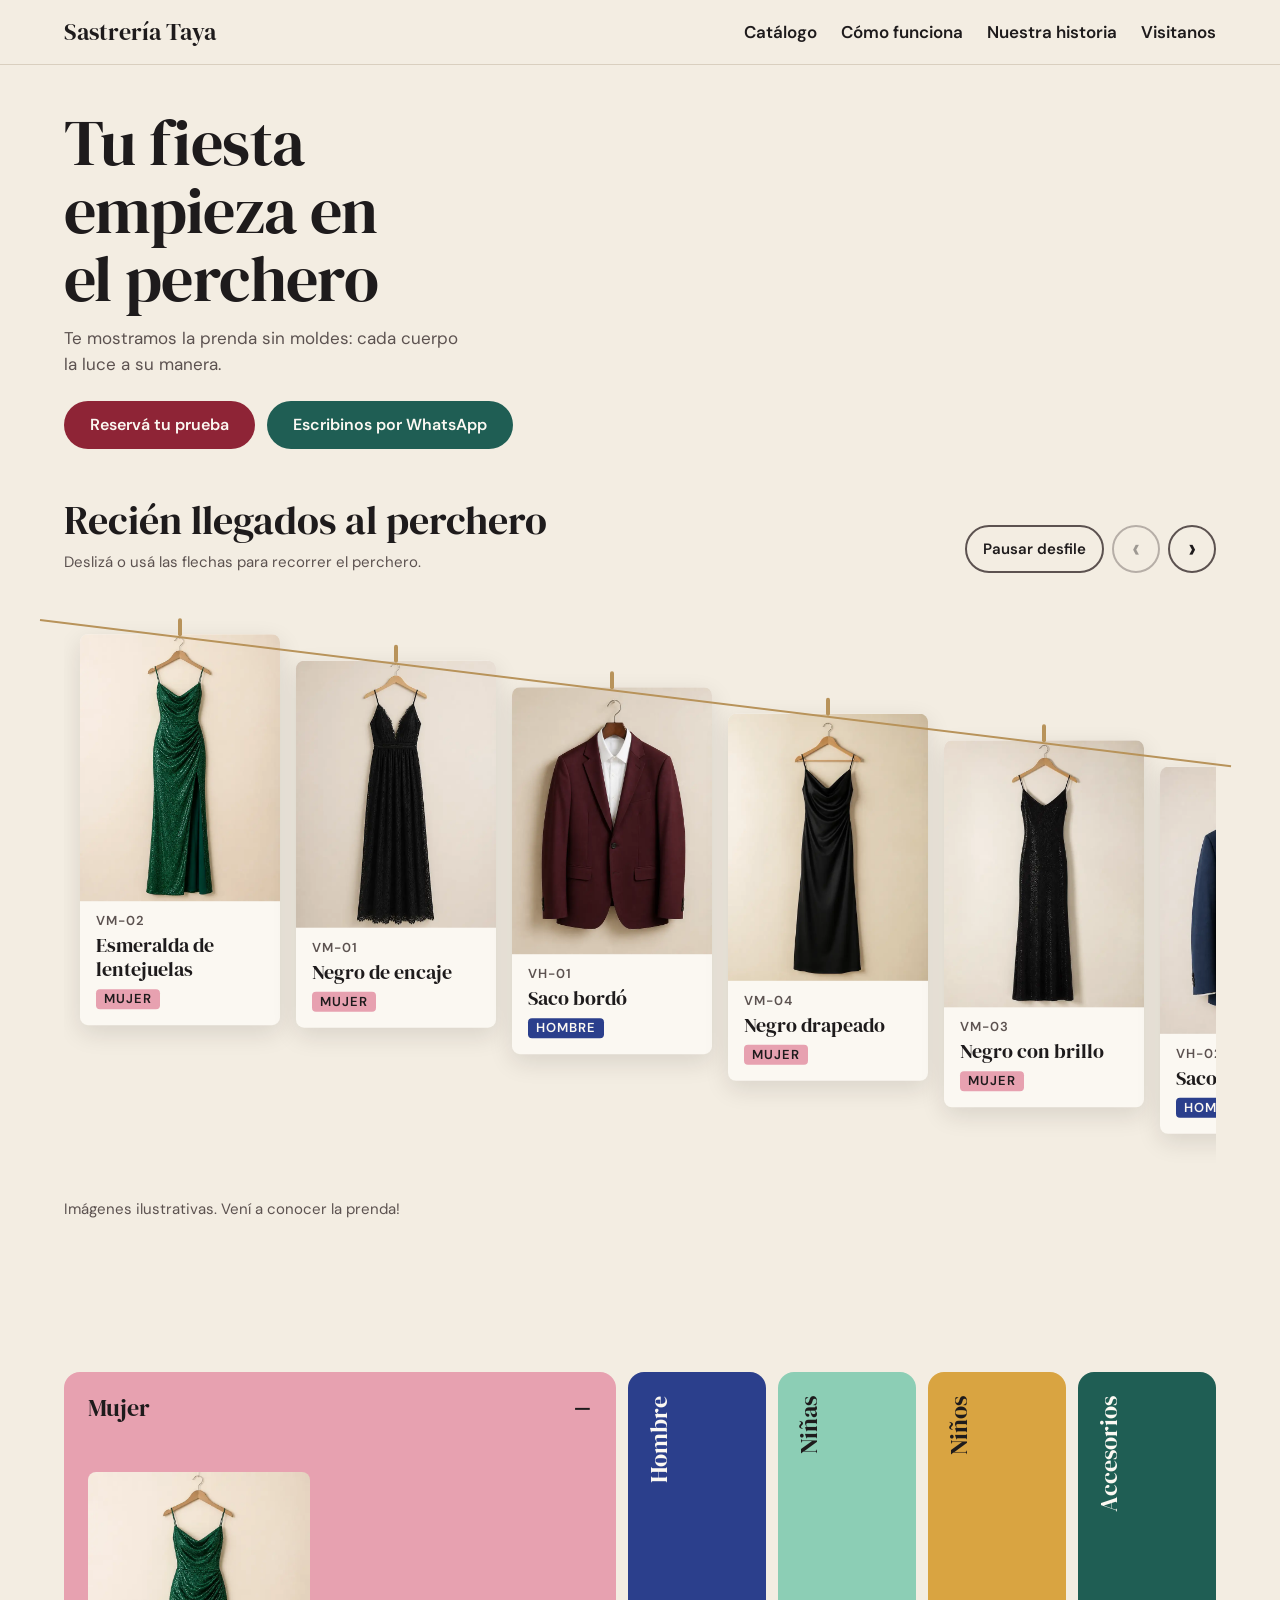
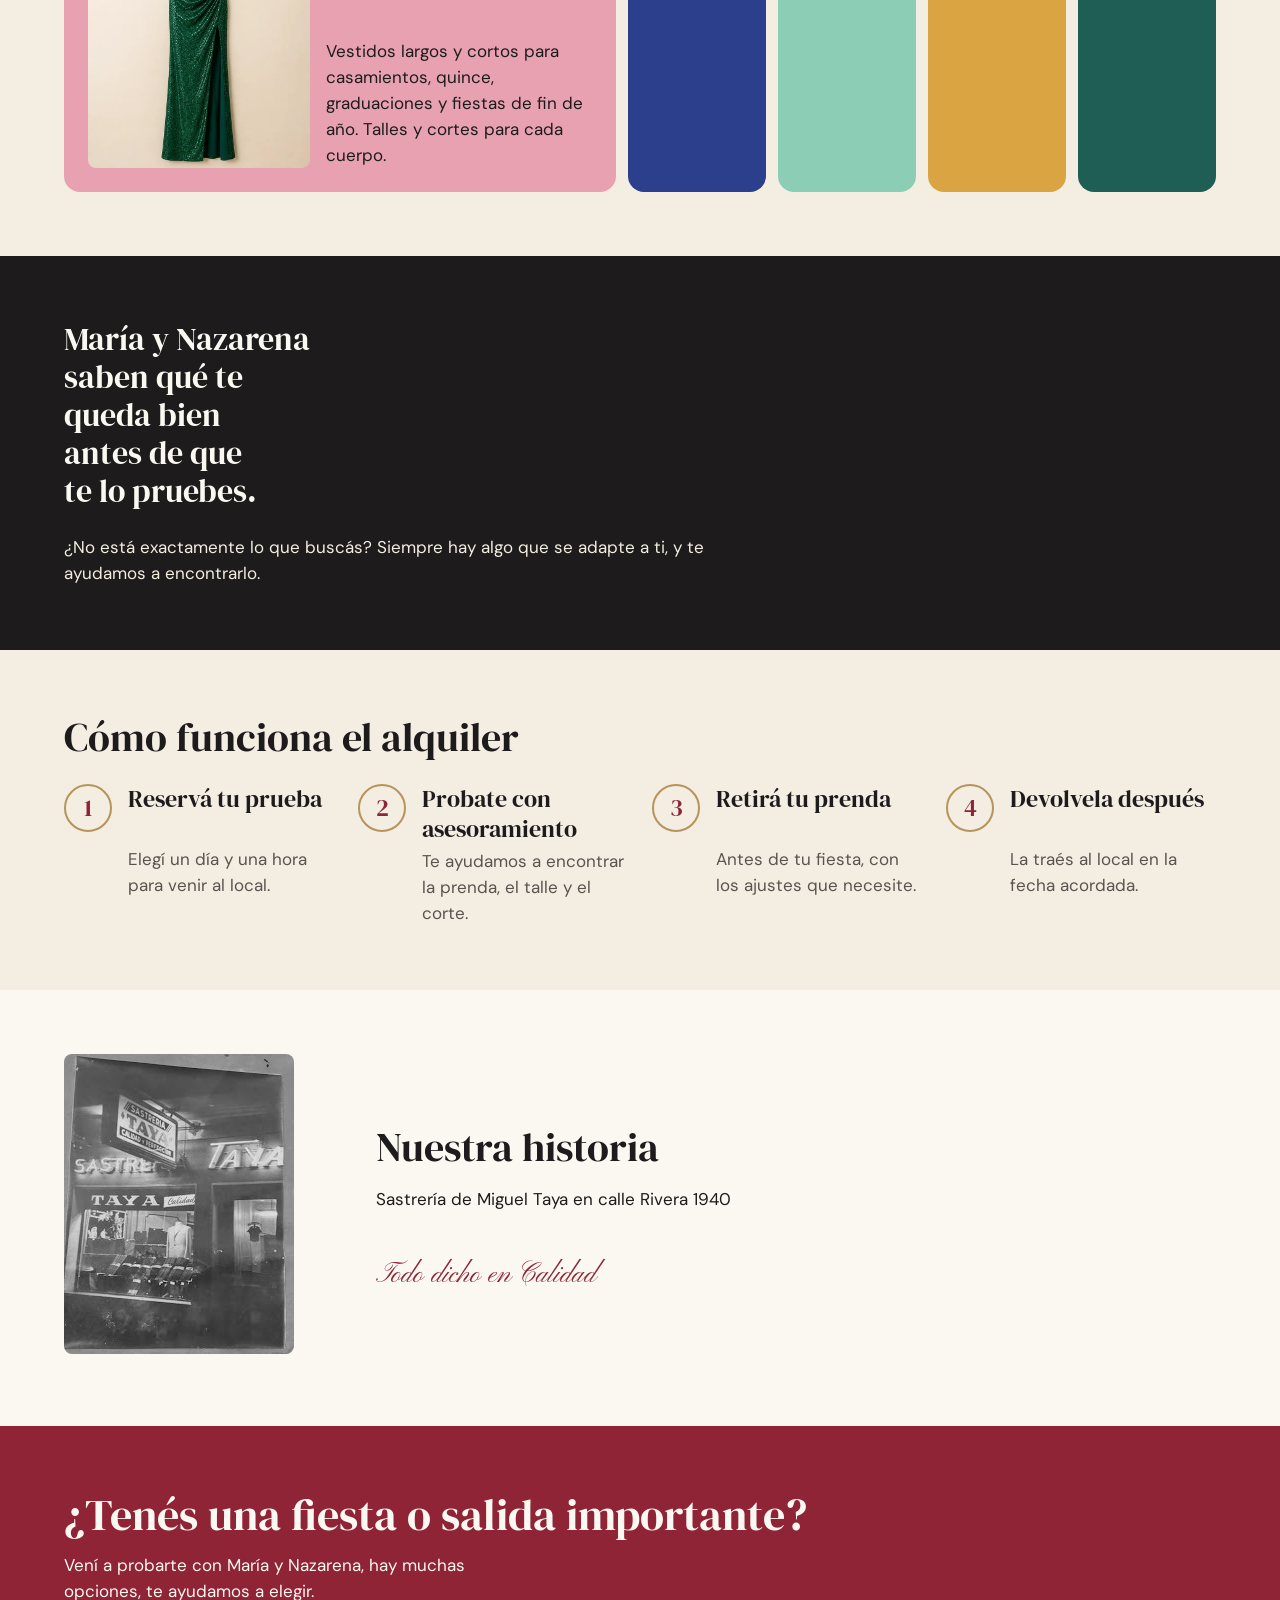
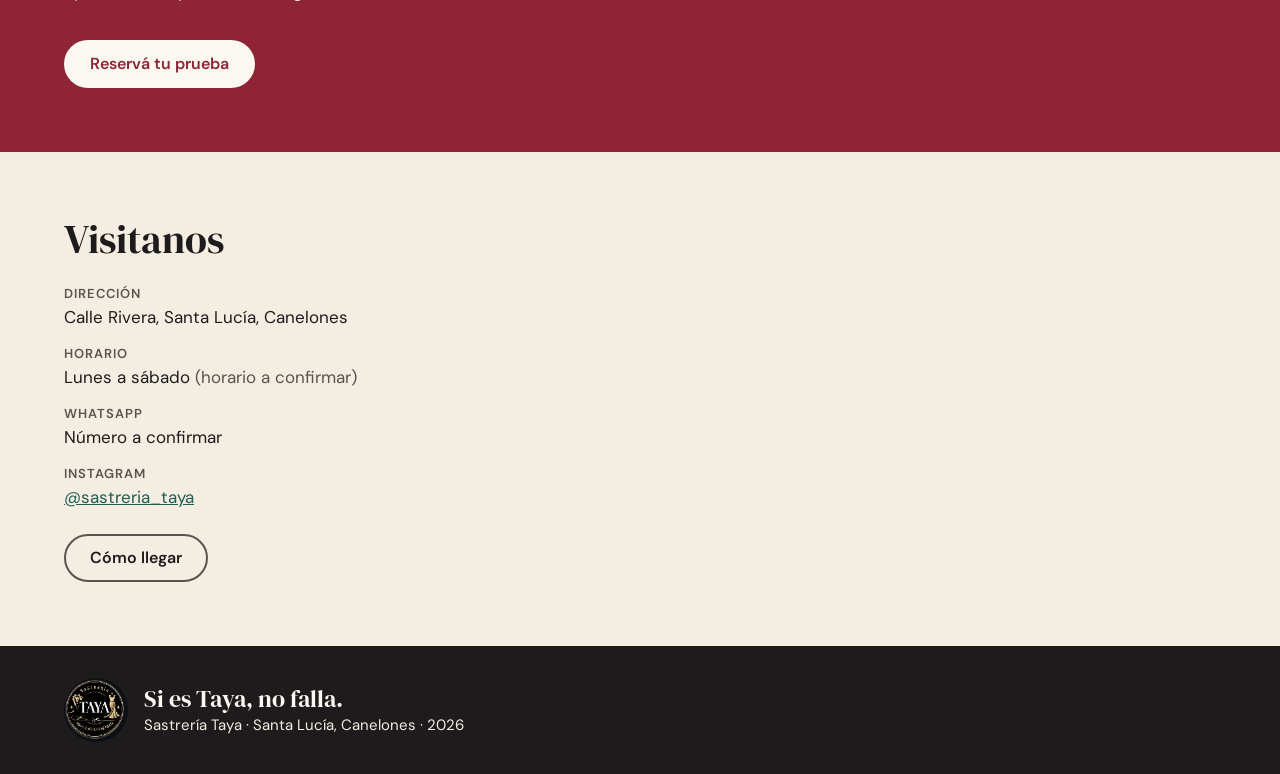
==== commit f0f0693d: "Ajustar textos y dejar las secciones con fondos lisos Co-Authored-By: Claude Opus 5.5 <noreply@anthr" ====
--- a/index.html
+++ b/index.html
@@ -6,6 +6,9 @@
 <title>Sastrería Taya</title>
 <meta name="claude:viewport-fit-sides" content="cover">
 <meta name="description" content="Alquiler de vestidos, trajes y accesorios de fiesta en Santa Lucía, Canelones. Reservá tu prueba con María y Nazarena.">
+<!-- Demo: pide a los buscadores (Google, Bing…) que no muestren el sitio en sus resultados
+     ni sigan sus enlaces. Borrar esta línea cuando el sitio se publique de verdad. -->
+<meta name="robots" content="noindex, nofollow">
 <link rel="preconnect" href="https://fonts.googleapis.com">
 <link rel="preconnect" href="https://fonts.gstatic.com" crossorigin>
 <link rel="stylesheet" href="https://fonts.googleapis.com/css2?family=DM+Sans:wght@400;600&family=DM+Serif+Display&family=Pinyon+Script&display=swap">
@@ -33,8 +36,8 @@
   <!-- Portada -->
   <section class="portada">
     <div class="envoltura portada__contenido">
-      <p class="acento" aria-hidden="true">Calidad</p>
-      <h1 class="portada__titulo">Tu fiesta empieza en el perchero.</h1>
+      <p class="acento" aria-hidden="true"></p>
+      <h1 class="portada__titulo">Tu fiesta empieza en el perchero</h1>
       <p class="portada__bajada">Te mostramos la prenda sin moldes: cada cuerpo la luce a su manera.</p>
       <div class="acciones">
         <!-- Etapa 2: este enlace pasará a la página de reservas de Google Calendar -->
@@ -93,20 +96,20 @@
       </ul>
     </div>
     <div class="envoltura">
-      <p class="aviso">Imágenes ilustrativas. Vení a conocer la prenda real.</p>
+      <p class="aviso">Imágenes ilustrativas. Vení a conocer la prenda!</p>
     </div>
   </section>
 
   <!-- Acordeón de categorías -->
   <section class="categorias" id="catalogo" aria-labelledby="categorias-titulo">
     <div class="envoltura">
-      <h2 class="seccion__titulo" id="categorias-titulo">¿Para quién es la fiesta?</h2>
+      <h2 class="seccion__titulo" id="categorias-titulo"></h2>
       <div class="acordeon" id="acordeon">
         <div class="acordeon__item acordeon__item--mujer abierto">
           <button class="acordeon__franja" type="button" aria-expanded="true" aria-controls="panel-mujer" id="franja-mujer">Mujer</button>
           <div class="acordeon__panel" id="panel-mujer" role="region" aria-labelledby="franja-mujer">
             <img src="img/catalogo/VM-02.webp" width="720" height="964" alt="" loading="lazy">
-            <p>Vestidos largos y cortos para casamientos, quinces, graduaciones y fiestas de fin de año. Talles y cortes para cada cuerpo.</p>
+            <p>Vestidos largos y cortos para casamientos, quince, graduaciones y fiestas de fin de año. Talles y cortes para cada cuerpo.</p>
           </div>
         </div>
         <div class="acordeon__item acordeon__item--hombre">
@@ -119,13 +122,13 @@
         <div class="acordeon__item acordeon__item--ninas">
           <button class="acordeon__franja" type="button" aria-expanded="false" aria-controls="panel-ninas" id="franja-ninas">Niñas</button>
           <div class="acordeon__panel" id="panel-ninas" role="region" aria-labelledby="franja-ninas" hidden>
-            <p>Vestidos de damita y de fiesta para las más chicas. Fotos próximamente.</p>
+            <p>Vestidos de fiesta para las más chicas. Fotos próximamente.</p>
           </div>
         </div>
         <div class="acordeon__item acordeon__item--ninos">
           <button class="acordeon__franja" type="button" aria-expanded="false" aria-controls="panel-ninos" id="franja-ninos">Niños</button>
           <div class="acordeon__panel" id="panel-ninos" role="region" aria-labelledby="franja-ninos" hidden>
-            <p>Trajecitos y ropa de paje para ceremonias. Fotos próximamente.</p>
+            <p>Trajecitos para niños. Fotos próximamente.</p>
           </div>
         </div>
         <div class="acordeon__item acordeon__item--accesorios">
@@ -166,13 +169,13 @@
     <div class="envoltura historia__grilla">
       <figure class="historia__foto">
         <img src="img/historia/sastreria-original.jpg" width="230" height="300" alt="Fachada de la primera Sastrería Taya, con el cartel Calidad y perfección" loading="lazy">
-        <figcaption>La sastrería de Miguel Taya, en la calle Rivera.</figcaption>
+        <figcaption></figcaption>
       </figure>
       <div class="historia__texto">
         <h2 class="seccion__titulo" id="historia-titulo">Nuestra historia</h2>
-        <p>El nombre viene de la sastrería de Miguel Taya, que confeccionaba trajes de hombre en este mismo local de la calle Rivera.</p>
-        <p>Hoy su hija María José Taya y su nieta Nazarena Delgado siguen el oficio, vistiendo fiestas para mujeres, hombres, niñas y niños.</p>
-        <p class="acento acento--chico">Calidad y perfección</p>
+        <p>Sastrería de Miguel Taya en calle Rivera 1940</p>
+        <p></p>
+        <p class="acento acento--chico">Todo dicho en Calidad</p>
       </div>
     </div>
   </section>
@@ -180,8 +183,8 @@
   <!-- Llamado a reservar, sobre satén bordó -->
   <section class="llamado" aria-labelledby="llamado-titulo">
     <div class="envoltura llamado__contenido">
-      <h2 class="llamado__titulo" id="llamado-titulo">¿Tenés una fiesta en puerta?</h2>
-      <p>Vení a probarte con María y Nazarena. Te ayudamos a elegir.</p>
+      <h2 class="llamado__titulo" id="llamado-titulo">¿Tenés una fiesta o salida importante?</h2>
+      <p>Vení a probarte con María y Nazarena, hay muchas opciones, te ayudamos a elegir.</p>
       <div class="acciones">
         <a class="btn btn--claro" href="#visitanos">Reservá tu prueba</a>
       </div>
--- a/css/styles.css
+++ b/css/styles.css
@@ -299,80 +299,15 @@
   .tendedero__pista li { --balanceo: 0 !important; rotate: none; }
 }
 
-/* ---------- Telas: fondos inspirados en las prendas (solo CSS, sin imágenes) ---------- */
-:root {
-  --violeta: #3d1f5c;          /* terciopelo del pie (color nuevo, a sumar al sistema de diseño) */
-  --violeta-medio: #2a1340;
-  --violeta-oscuro: #170a24;
-  --encaje: url("data:image/svg+xml,%3Csvg xmlns='http://www.w3.org/2000/svg' width='48' height='48' viewBox='0 0 48 48'%3E%3Cg fill='none' stroke='%23d6c8b0' stroke-width='1.1'%3E%3Ccircle cx='24' cy='24' r='3'/%3E%3Ccircle cx='24' cy='16' r='5'/%3E%3Ccircle cx='24' cy='32' r='5'/%3E%3Ccircle cx='16' cy='24' r='5'/%3E%3Ccircle cx='32' cy='24' r='5'/%3E%3Ccircle cx='0' cy='0' r='6'/%3E%3Ccircle cx='48' cy='0' r='6'/%3E%3Ccircle cx='0' cy='48' r='6'/%3E%3Ccircle cx='48' cy='48' r='6'/%3E%3C/g%3E%3C/svg%3E");
-  --hilvan: repeating-linear-gradient(90deg, var(--dorado) 0 10px, transparent 10px 18px);
-}
-
-/* Encaje tono sobre tono: fondo general */
-body { background-color: var(--crema); background-image: var(--encaje); background-size: 48px 48px; }
-
-/* Tendedero: fondo liso para que manden las prendas, con una franja de lentejuelas arriba */
-.tendedero { position: relative; background: var(--crema); }
-.tendedero::before {
-  content: ""; position: absolute; left: 0; right: 0; top: 0; height: 18px;
-  background-color: #123d36;
-  background-image:
-    radial-gradient(circle at 35% 35%, rgba(255,255,255,.55) 0 1.2px, transparent 2.5px),
-    radial-gradient(circle, #2f8a79 0 5px, #1a564b 5.5px 6.5px, transparent 7px),
-    radial-gradient(circle at 35% 35%, rgba(255,255,255,.45) 0 1.2px, transparent 2.5px),
-    radial-gradient(circle, #267566 0 5px, #164a40 5.5px 6.5px, transparent 7px);
-  background-size: 14px 14px;
-  background-position: 0 0, 0 0, 7px 7px, 7px 7px;
-}
-.tendedero { padding-top: calc(var(--space-6) + 18px); }
-
-/* Acordeón: cada franja "viste" su categoría */
-.acordeon__item--mujer, .acordeon__item--ninas {
-  background-image:
-    repeating-linear-gradient(60deg, rgba(255,255,255,.45) 0 1px, transparent 1px 9px),
-    repeating-linear-gradient(-60deg, rgba(255,255,255,.45) 0 1px, transparent 1px 9px);
-}
-.acordeon__item--hombre {
-  background-image:
-    repeating-linear-gradient(90deg, rgba(255,255,255,.22) 0 1px, transparent 1px 16px),
-    repeating-linear-gradient(45deg, rgba(0,0,0,.06) 0 2px, transparent 2px 4px);
-}
-
-/* Hilván de sastre: costura dorada como separador de secciones */
-.como-funciona, .historia, .visitanos { position: relative; }
-.como-funciona::before, .historia::before, .visitanos::before {
-  content: ""; position: absolute; top: 0;
-  left: max(16px, env(safe-area-inset-left, 0px)); right: max(16px, env(safe-area-inset-right, 0px));
-  height: 2px; background: var(--hilvan);
-}
-.historia__foto { padding: 10px; border: 2px dashed var(--dorado); border-radius: 12px; }
-
-/* Satén bordó: llamado a reservar, con un brillo que pasa despacio */
-.llamado {
-  position: relative; overflow: hidden; color: var(--crema-claro);
-  background: linear-gradient(115deg, #6e1a29 0%, #9e3245 18%, #74202f 34%, #a83a4d 52%, #6a1726 70%, #93293c 86%, #6e1a29 100%);
-}
-.llamado::after {
-  content: ""; position: absolute; inset: 0; pointer-events: none;
-  background: linear-gradient(105deg, transparent 35%, rgba(255,240,230,.24) 50%, transparent 65%) 0 0 / 260% 100%;
-  animation: brillo-saten 7s ease-in-out infinite;
-}
-@keyframes brillo-saten { 0% { background-position: 120% 0; } 100% { background-position: -120% 0; } }
-.llamado__contenido { position: relative; z-index: 1; display: grid; gap: var(--space-3); }
+/* ---------- Llamado a reservar ---------- */
+/* Llamado a reservar: bordó liso */
+.llamado { color: var(--crema-claro); background: var(--bordo); }
+.llamado__contenido { display: grid; gap: var(--space-3); }
 .llamado__titulo { font-family: var(--font-display); font-size: 32px; line-height: 38px; }
 .llamado p { max-width: 40ch; }
 .btn--claro { background: var(--crema-claro); color: var(--bordo); }
 .btn--claro:hover { background: var(--crema); }
 
-/* Terciopelo violeta: pie de página */
-.pie {
-  position: relative;
-  background: radial-gradient(ellipse 80% 90% at 25% 20%, var(--violeta) 0%, var(--violeta-medio) 45%, var(--violeta-oscuro) 100%);
-}
-
 @media (min-width: 1024px) {
   .llamado__titulo { font-size: 44px; line-height: 50px; }
 }
-@media (prefers-reduced-motion: reduce) {
-  .llamado::after { animation: none; }
-}
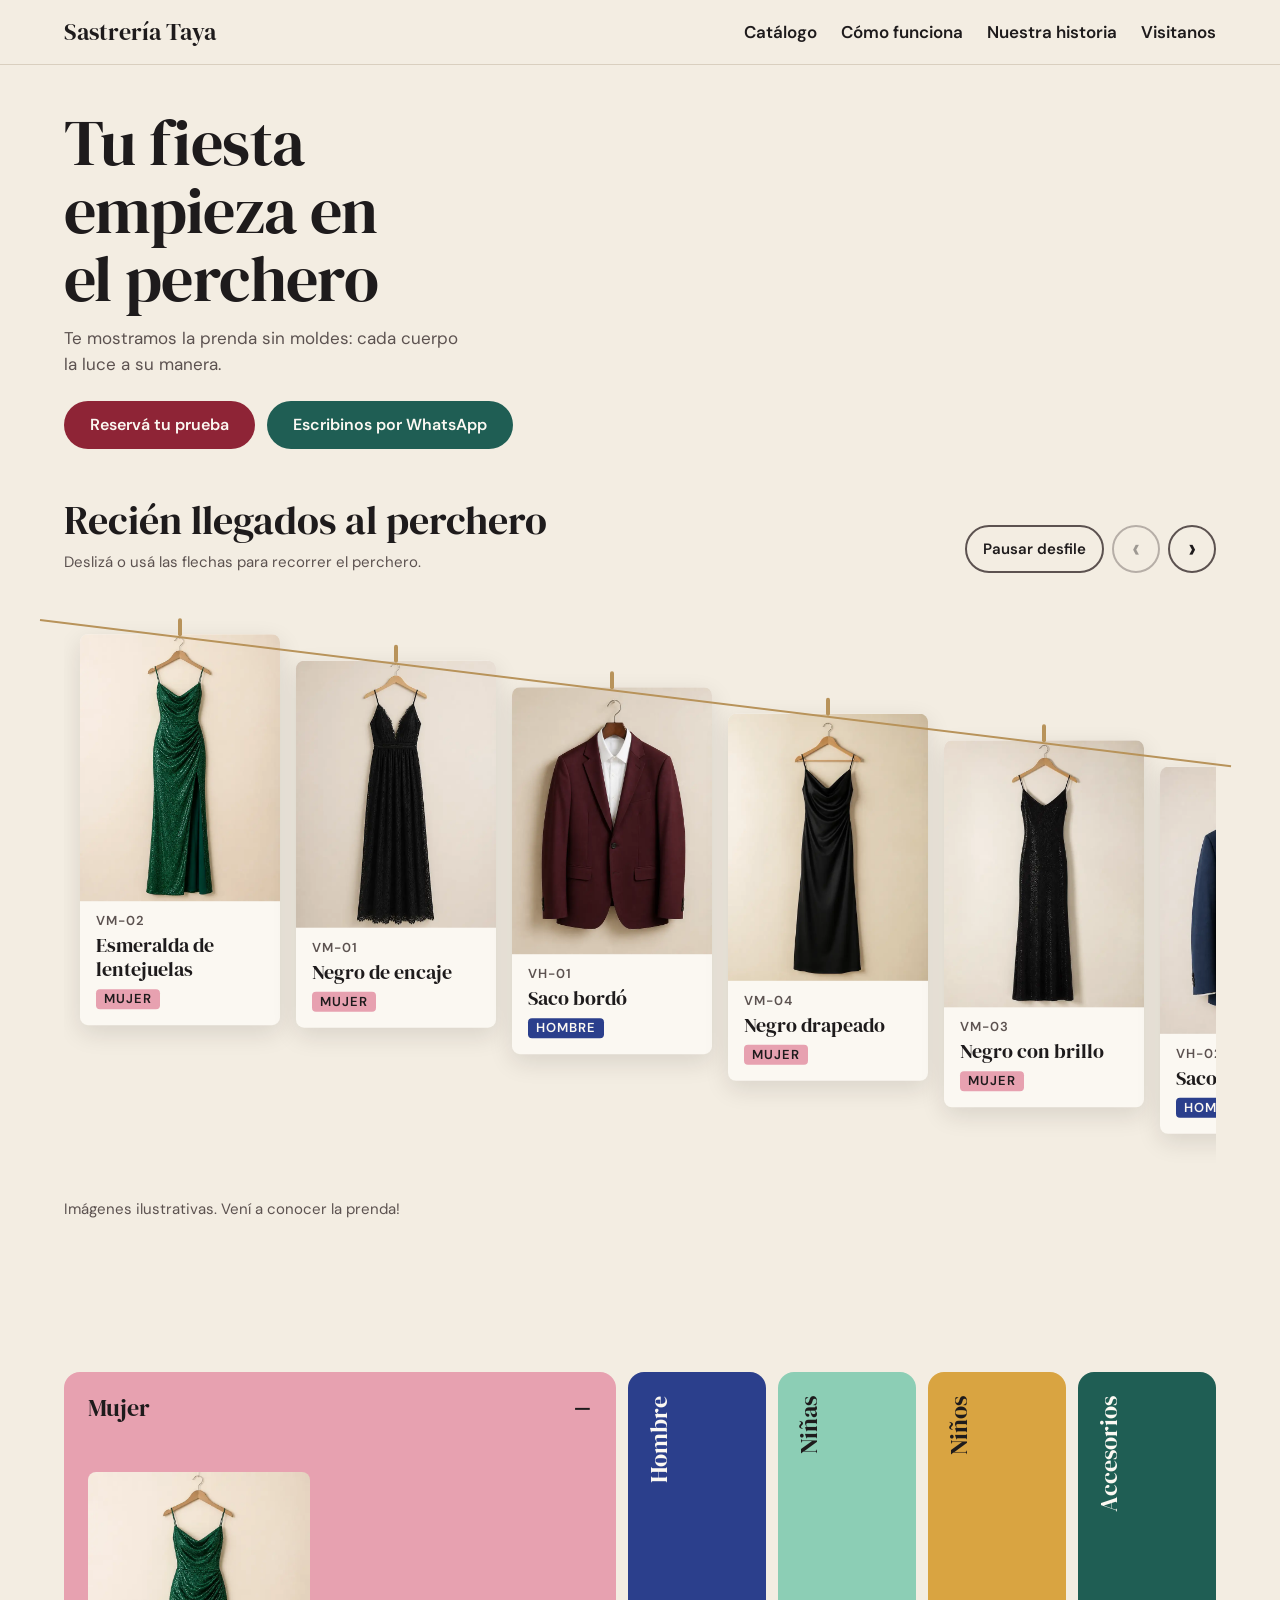
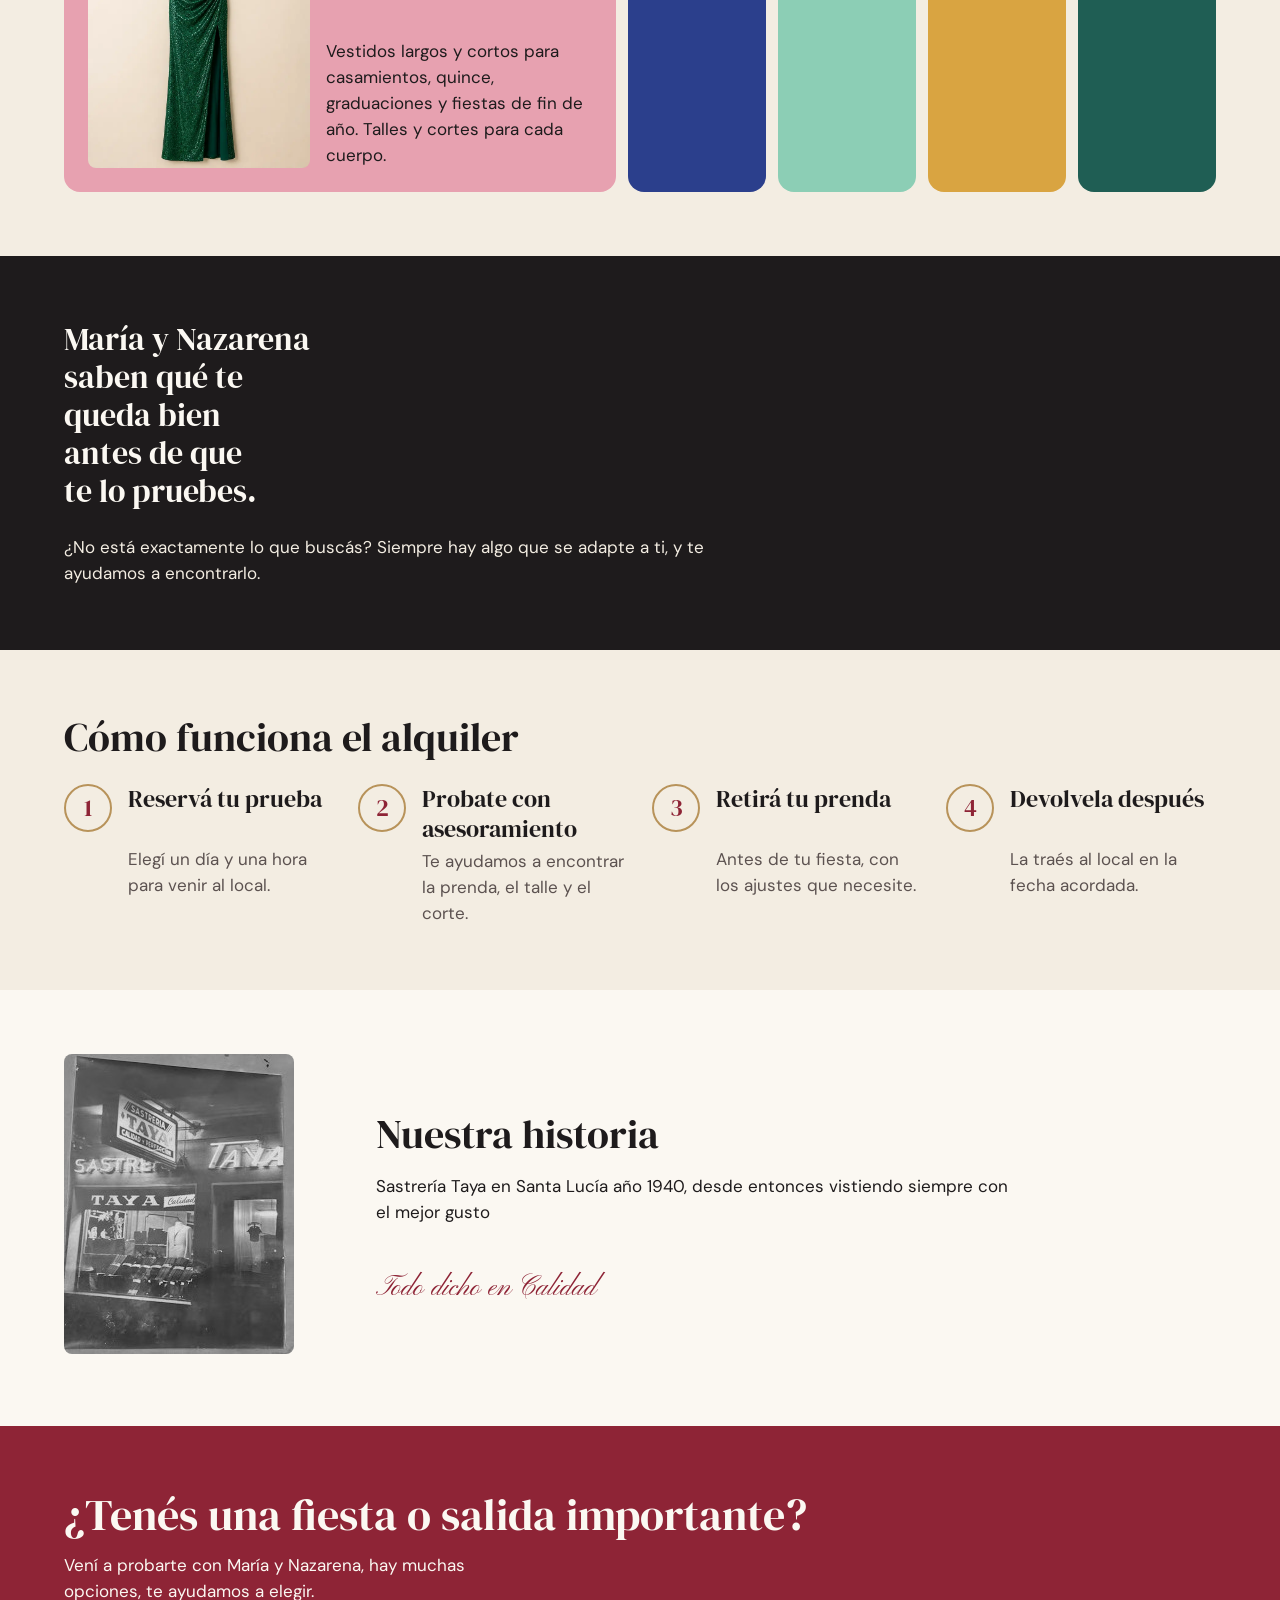
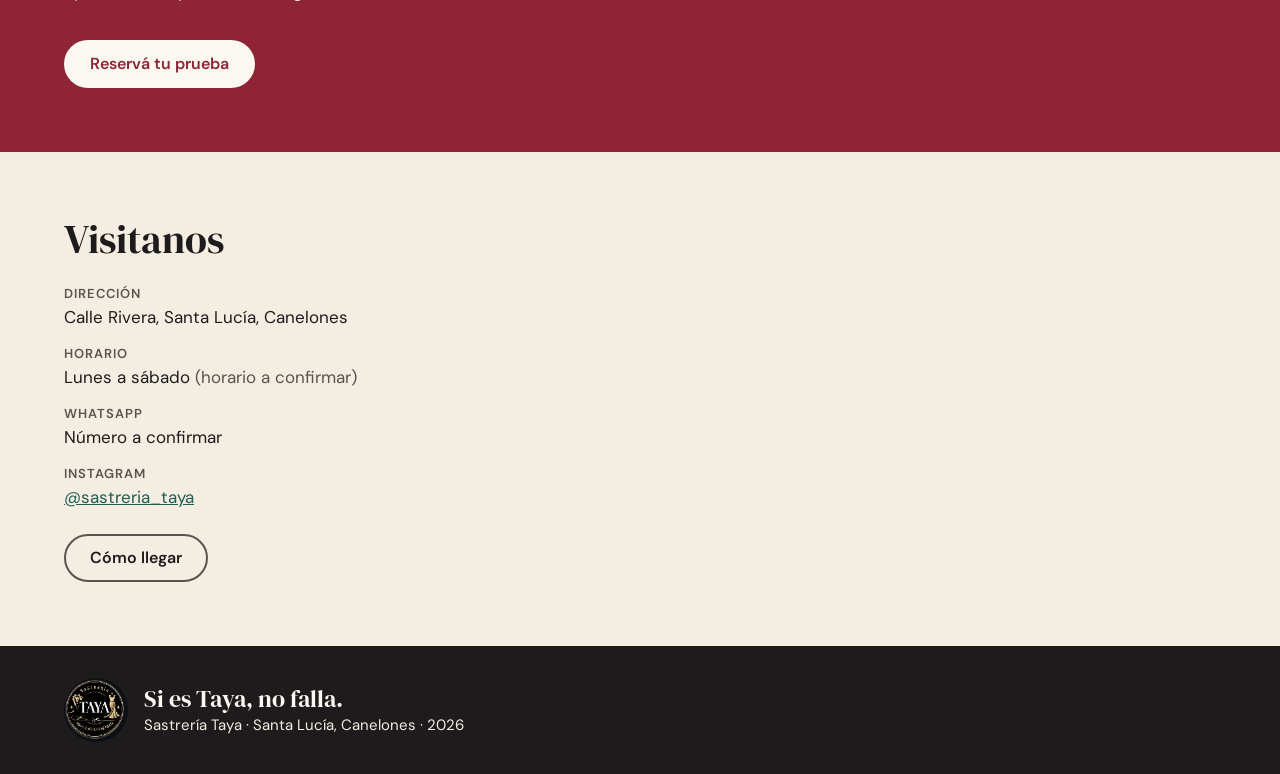
==== commit 04904f26: "Agregar propuesta 2 "Todos bailan" y actualizar decisiones del plan - propuesta-2.html: portada con " ====
--- a/index.html
+++ b/index.html
@@ -173,7 +173,7 @@
       </figure>
       <div class="historia__texto">
         <h2 class="seccion__titulo" id="historia-titulo">Nuestra historia</h2>
-        <p>Sastrería de Miguel Taya en calle Rivera 1940</p>
+        <p>Sastrería Taya en Santa Lucía año 1940, desde entonces vistiendo siempre con el mejor gusto</p>
         <p></p>
         <p class="acento acento--chico">Todo dicho en Calidad</p>
       </div>
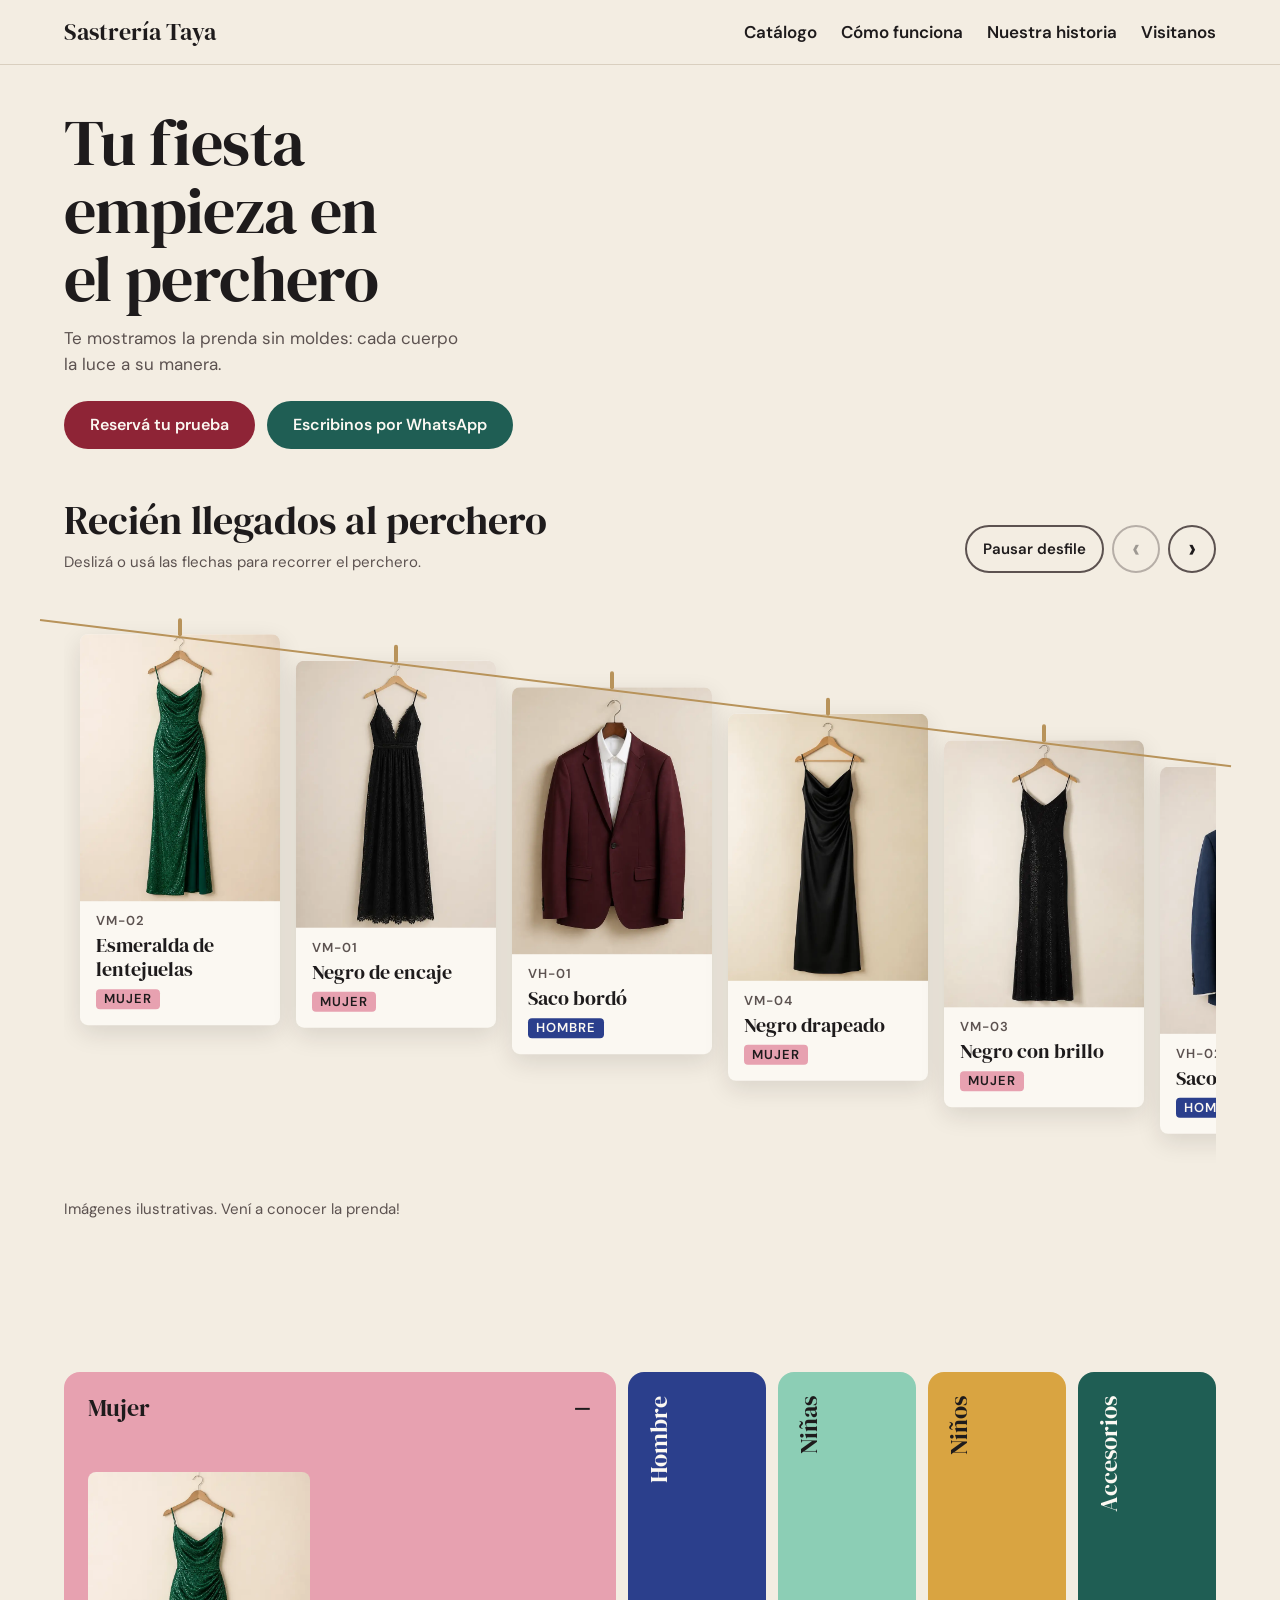
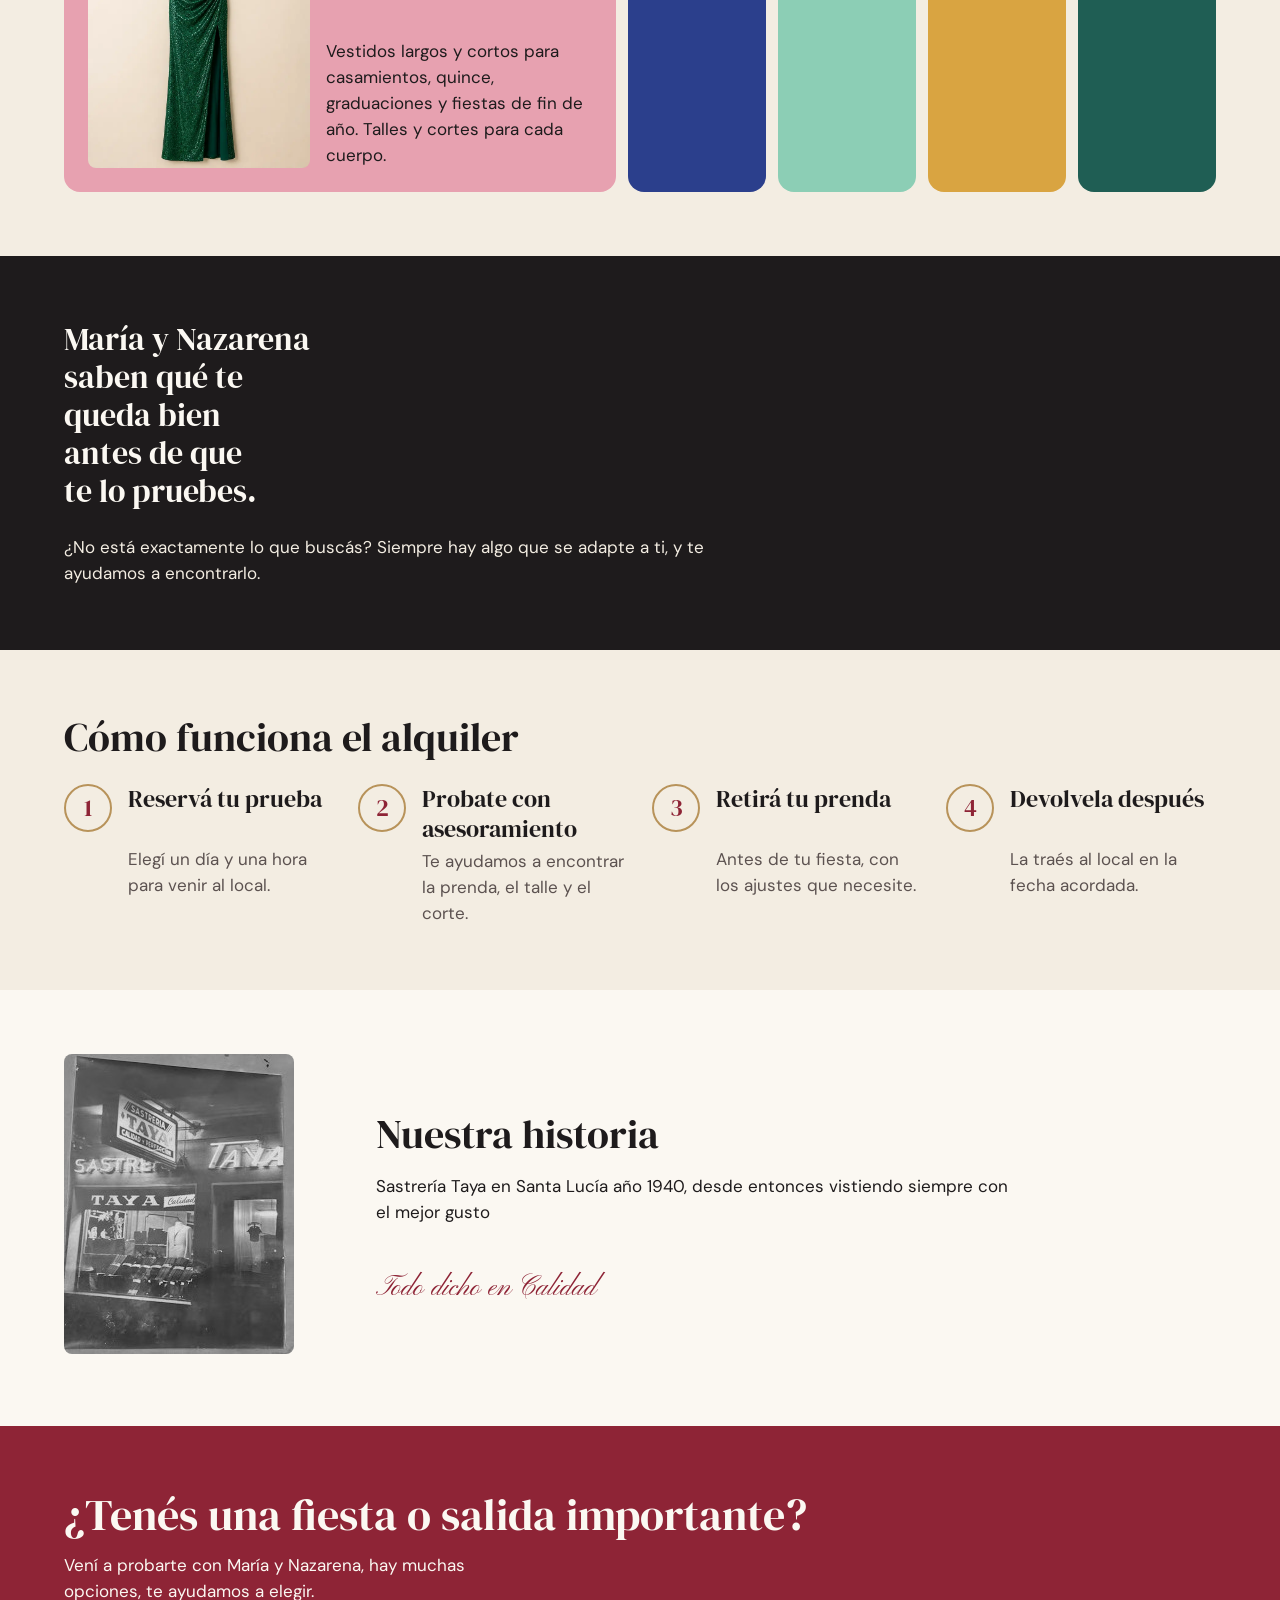
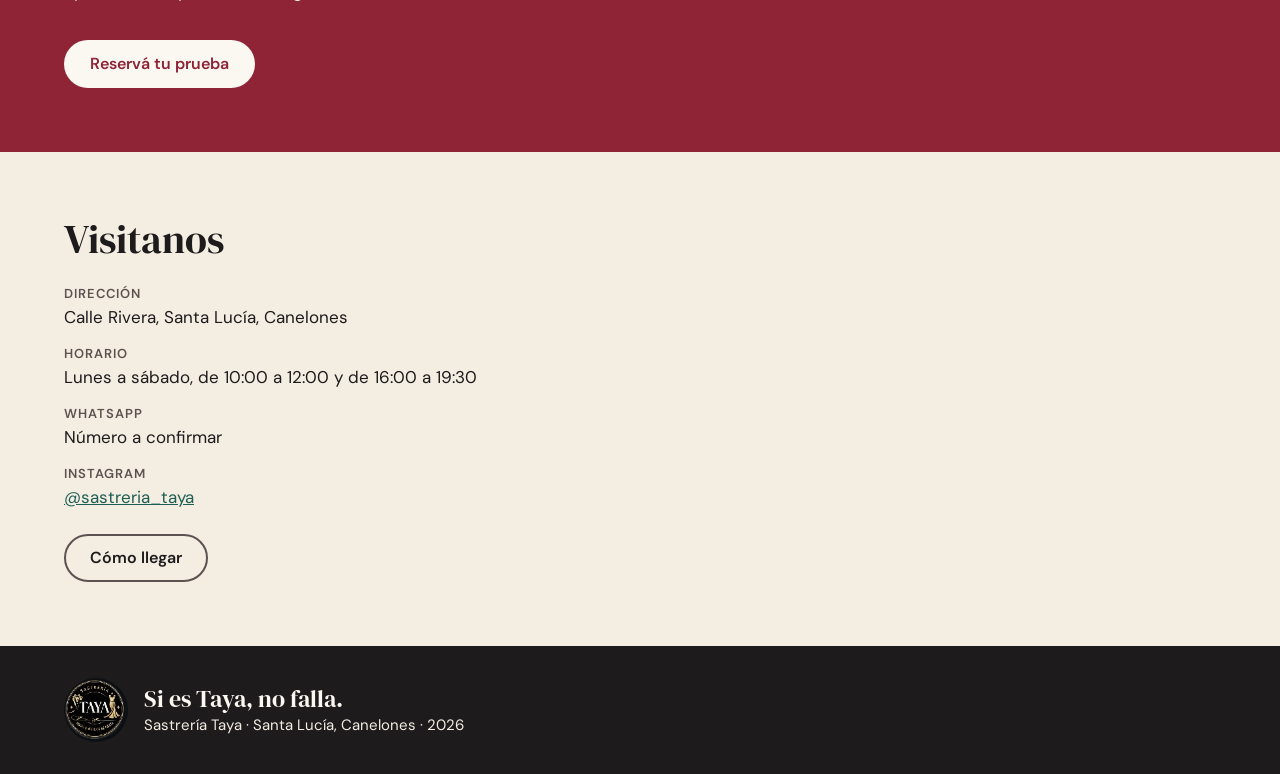
==== commit 8fc2e73b: "Elegir propuesta 3, preparar la reserva y cargar el horario - propuesta-3.html: la frase "Alquiler d" ====
--- a/index.html
+++ b/index.html
@@ -197,7 +197,7 @@
       <h2 class="seccion__titulo" id="visitanos-titulo">Visitanos</h2>
       <dl class="datos">
         <div><dt>Dirección</dt><dd>Calle Rivera, Santa Lucía, Canelones</dd></div>
-        <div><dt>Horario</dt><dd>Lunes a sábado <span class="pendiente">(horario a confirmar)</span></dd></div>
+        <div><dt>Horario</dt><dd>Lunes a sábado, de 10:00 a 12:00 y de 16:00 a 19:30</dd></div>
         <div><dt>WhatsApp</dt><dd><span data-whatsapp-texto>Número a confirmar</span></dd></div>
         <div><dt>Instagram</dt><dd><a href="https://www.instagram.com/sastreria_taya/" target="_blank" rel="noopener">@sastreria_taya</a></dd></div>
       </dl>
